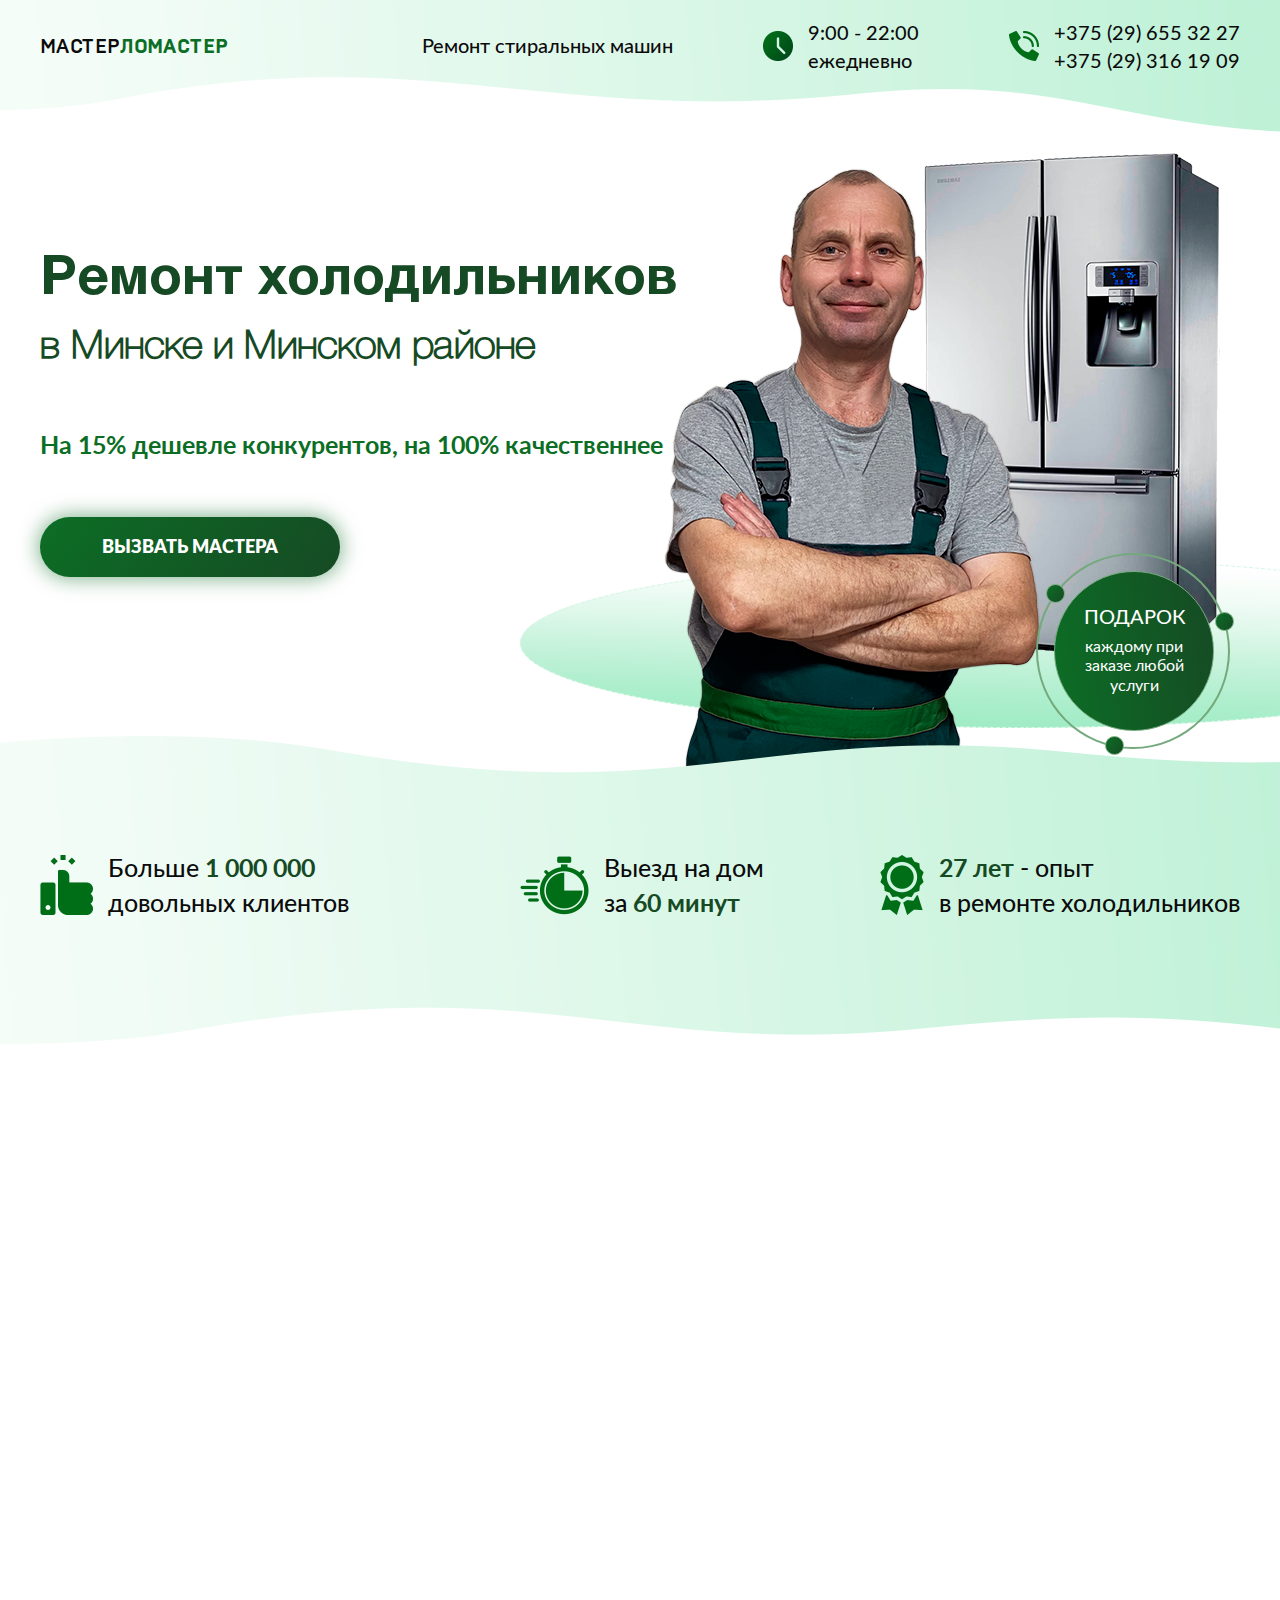
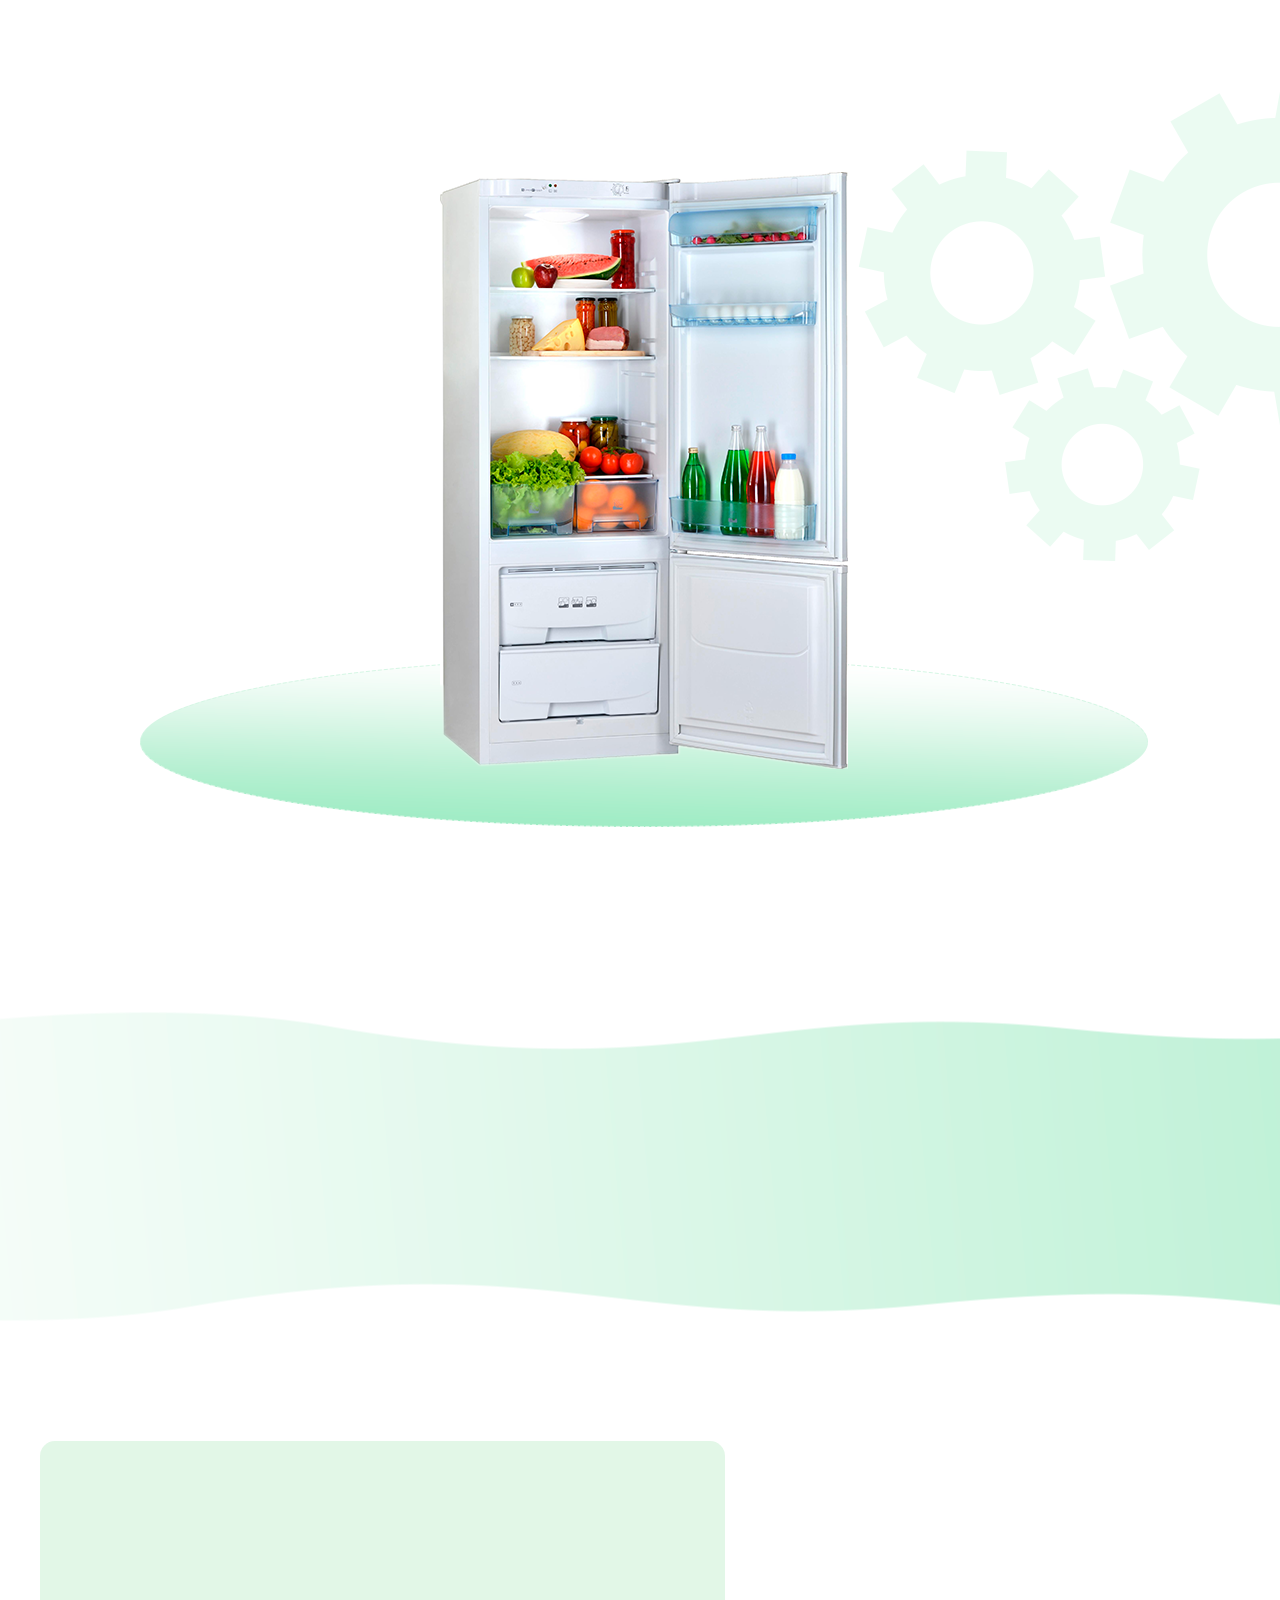
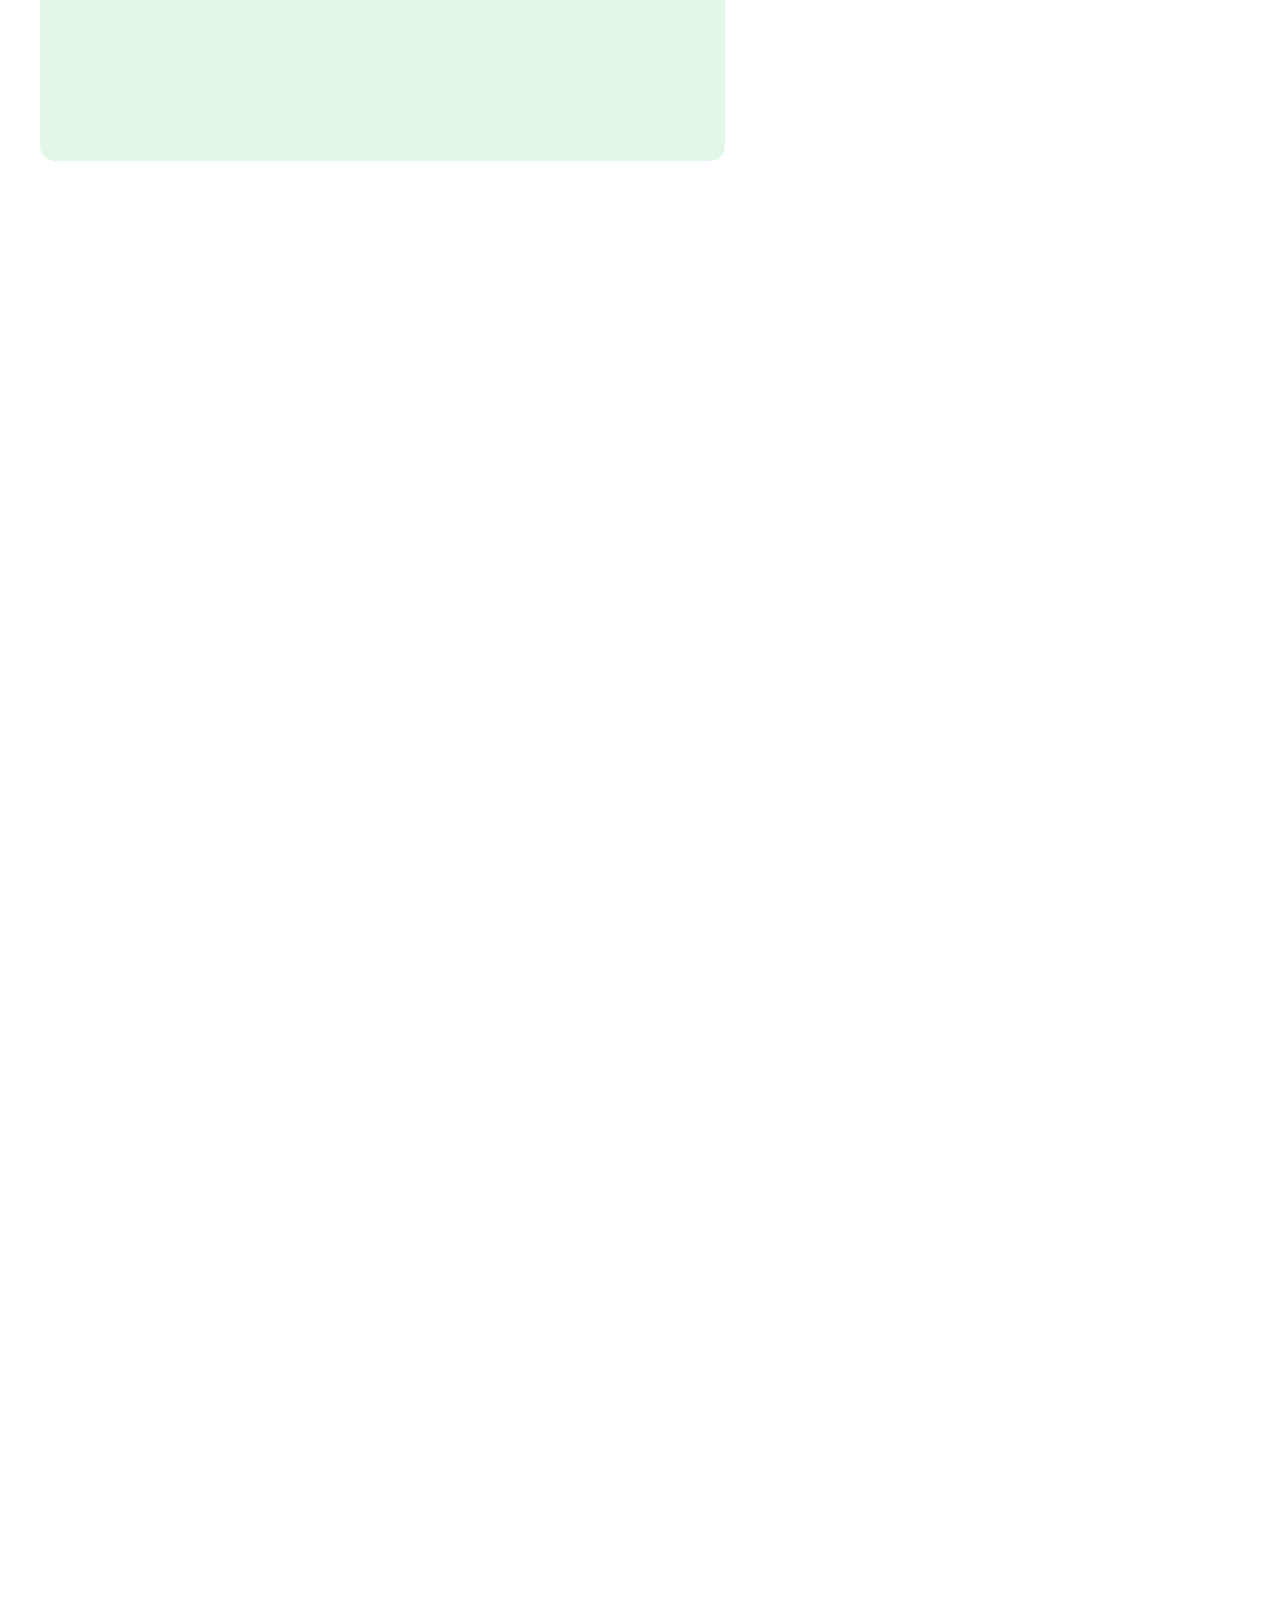
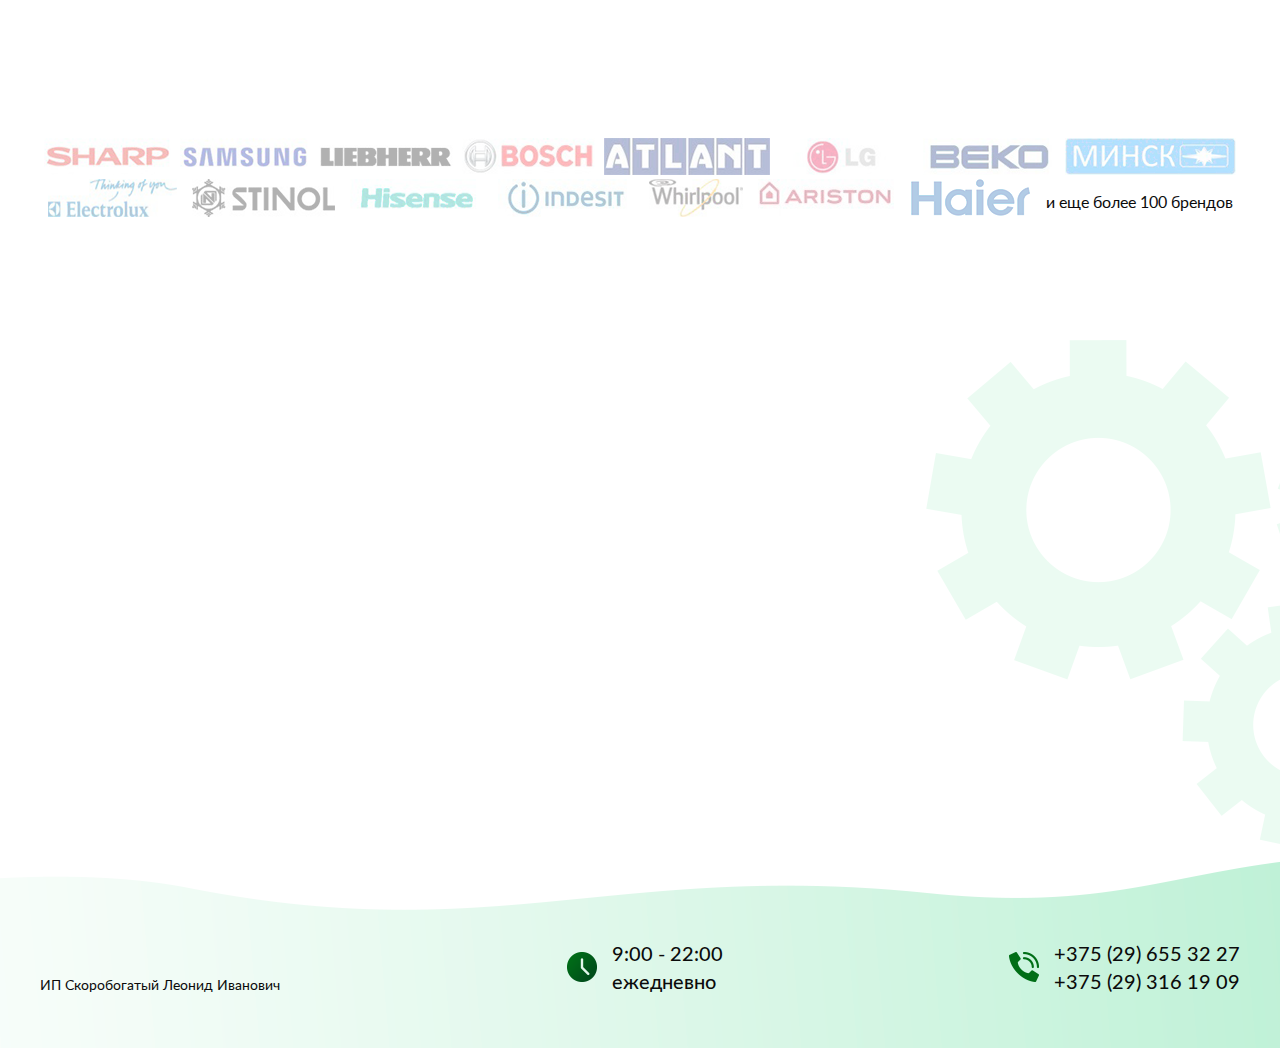
==== index.html @ 7f7724b0 "actual" ====
<!DOCTYPE html>
<html lang="en">
<head>
    <meta charset="UTF-8">
    <title>МАСТЕРЛОМАСТЕР</title>
    <link rel="stylesheet" href="css/slick.css">
    <link rel="stylesheet" href="css/slick-theme.css">
    <link rel="stylesheet" href="css/animate.min.css">
    <link rel="stylesheet" href="css/magnific-popup.css">
    <link rel="stylesheet" href="css/main.css">
</head>
<body>
<div id="first-page">
    <div class="header">
        <div class="header-container">
            <div class="logo">
                <a href="#">МАСТЕР<span>ЛОМАСТЕР</span></a>
            </div>
            <div class="header-items">
                <div class="header-link" id="main-link">
                    <a href="second.html">Ремонт стиральных машин</a>
                </div>
                <div class="data">
                    <div class="data-image">
                        <img src="images/clock.png" alt="">
                    </div>
                    <div class="data-info">
                        <div class="data-text">
                            9:00 - 22:00
                        </div>
                        <div class="data-text">
                            ежедневно
                        </div>
                    </div>
                </div>
                <div class="data">
                    <div class="data-image">
                        <img src="images/phone-call-2.png" alt="">
                    </div>
                    <div class="data-info">
                        <div class="data-text">
                            +375 (29) 655 32 27
                        </div>
                        <div class="data-text">
                            +375 (29) 316 19 09
                        </div>

                    </div>

                </div>
            </div>
        </div>
    </div>
    <div class="main">
        <div class="main-container">
            <div class="main-info">
                <div class="main-info-title wow animate__fadeInDown">
                    <h1>Ремонт холодильников</h1>
                    <h2>в Минске и Минском районе</h2>
                </div>
                <div class="main-info-text wow animate__fadeInDown">
                    На 15% дешевле конкурентов, на 100% качественнее
                </div>
                <div class="action wow animate__fadeInDown">
                    <button class="btn-green callback-action">Вызвать мастера</button>
                </div>
            </div>
            <div class="main-image">
                <div class="general-image">
                    <img src="images/master.png" alt="">
                </div>
                <div class="main-device">
                    <img src="images/fridge.png" alt="">
                </div>
                <div class="main-ellipse">
                    <img src="images/ellipse.png" alt="">
                </div>
            </div>
            <div class="main-promo wow animate__heartBeat" data-wow-duration="5s" data-wow-delay="1s"
                 data-wow-iteration="infinite">
                <div class="main-promo-text">
                    <span>ПОДАРОК</span>
                    каждому при заказе любой услуги
                    <div class="main-promo-round left-round"></div>
                    <div class="main-promo-round right-round"></div>
                    <div class="main-promo-round bottom-round"></div>
                </div>

            </div>

        </div>
    </div>
    <div class="advantages">
        <div class="advantages-container">
            <div class="advantage wow animate__zoomIn">
                <div class="advantage-image">
                    <img src="images/like.png" alt="">
                </div>
                <div class="advantage-text">
                    Больше <span>1 000 000</span> довольных клиентов
                </div>
            </div>
            <div class="advantage wow animate__zoomIn">
                <div class="advantage-image">
                    <img src="images/stopwatch.png" alt="">
                </div>
                <div class="advantage-text">
                    Выезд на дом <br>за <span>60 минут</span>
                </div>
            </div>
            <div class="advantage wow animate__zoomIn">
                <div class="advantage-image">
                    <img src="images/medal.png" alt="">
                </div>
                <div class="advantage-text">
                    <span>27 лет</span> - опыт <br> в ремонте холодильников
                </div>
            </div>
        </div>

    </div>
    <div class="reasons">
        <div class="block-title wow animate__fadeInDown">
            4 причины вызвать мастера
        </div>
        <div class="reasons-container">
            <div class="reason wow animate__fadeIn">
                <div class="reason-image" style="background-image: url('images/ice-buildup.png')">
                </div>
                <div class="reason-text">
                    Намерзает лед
                </div>
            </div>
            <div class="reason wow animate__fadeIn">
                <div class="reason-image" style="background-image: url('images/3801_2.png')">
                </div>
                <div class="reason-text">
                    Не держит температуру, пропадают продукты
                </div>
            </div>
            <div class="reason wow animate__fadeIn">
                <div class="reason-image" style="background-image: url('images/ustanovka-holodilnika-na-kuhne.png')">
                </div>
                <div class="reason-text">
                    Не включается или не отключается
                </div>
            </div>
            <div class="reason wow animate__fadeIn">
                <div class="reason-image"
                     style="background-image: url('images/vibraciya-dvigatelya-v-holodilnike-29-1536x1021.png')">
                </div>
                <div class="reason-text">
                    Громко шумит
                </div>
            </div>
        </div>
    </div>
    <div class="price">
        <div class="block-title wow animate__fadeInDown">
            Частые поломки холодильников и цены ремонта
        </div>
        <div class="price-image-main">
            <img src="images/fridge-2.png" alt="">
        </div>
        <div class="price-image-ellipse">
            <img src="images/ellipse.png" alt="">
        </div>
        <div class="price-image-tools">
            <img src="images/tools.png" alt="">
        </div>
        <div class="price-container">
            <div class="price-box-left">
                <div class="price-item wow animate__slideInLeft">
                    <div class="price-item-description">
                        Замена электронного датчика температуры
                        <span>от 120 руб.</span>
                    </div>
                </div>
                <div class="price-item wow animate__slideInLeft">
                    <div class="price-item-description">
                        Замена электронного модуля управления
                        <span>от 128 руб.</span>
                    </div>
                </div>
                <div class="price-item wow animate__slideInLeft">
                    <div class="price-item-description">
                        Замена нагревателя
                        <span>от 104 руб.</span>
                    </div>
                </div>
                <div class="price-item wow animate__slideInLeft">
                    <div class="price-item-description">
                        Замена вентилятора
                        <span>от 96 руб.</span>
                    </div>
                </div>
                <div class="price-item wow animate__slideInLeft">
                    <div class="price-item-description">
                        Замена терморегулятора
                        <span>от 56 руб.</span>
                    </div>
                </div>
                <div class="price-item wow animate__slideInLeft">
                    <div class="price-item-description">
                        Устранение промерзания задней стенки шкафа
                        <span>от 80 руб.</span>
                    </div>
                </div>
                <div class="price-item wow animate__slideInLeft">
                    <div class="price-item-description">
                        Заправка хладагентом
                        <span>от 80 руб.</span>
                    </div>
                </div>
                <div class="price-item wow animate__slideInLeft">
                    <div class="price-item-description">
                        Устранение утечки хладагента
                        <span>от 208 руб.</span>
                    </div>
                </div>
                <div class="price-item wow animate__slideInLeft">
                    <div class="price-item-description">
                        Замена пускозащитного реле мотор-компрессора
                        <span>от 48 руб.</span>
                    </div>
                </div>
                <div class="price-item wow animate__slideInLeft">
                    <div class="price-item-description">
                        Замена мотор-компрессора
                        <span>от 200 руб.</span>
                    </div>
                </div>
            </div>
            <div class="price-box-right">
                <div class="price-item wow animate__slideInRight">
                    <div class="price-item-description">
                        Замена петель встроенного холодильника
                        <span>от 136 руб.</span>
                    </div>
                </div>
                <div class="price-item wow animate__slideInRight">
                    <div class="price-item-description">
                        Ремонт электронного модуля управления
                        <span>от 128 руб.</span>
                    </div>
                </div>
                <div class="price-item wow animate__slideInRight">
                    <div class="price-item-description">
                        Ремонт блока питания
                        <span>от 112 руб.</span>
                    </div>
                </div>
                <div class="price-item wow animate__slideInRight">
                    <div class="price-item-description">
                        Замена уплотнителей
                        <span>от 48 руб.</span>
                    </div>
                </div>
                <div class="price-item wow animate__slideInRight">
                    <div class="price-item-description">
                        Перенавеска, регулировка дверей
                        <span>от 48 руб.</span>
                    </div>
                </div>
                <div class="price-item wow animate__slideInRight">
                    <div class="price-item-description">
                        Замена ручки двери
                        <span>от 32 руб.</span>
                    </div>
                </div>
                <div class="price-item wow animate__slideInRight">
                    <div class="price-item-description">
                        Устранение засорения фильтра или трубопровода
                        <span>от 86 руб.</span>
                    </div>
                </div>
                <div class="price-item wow animate__slideInRight">
                    <div class="price-item-description">
                        Замена испарителя морозильника
                        <span>от 144 руб.</span>
                    </div>
                </div>
                <div class="price-item wow animate__slideInRight">
                    <div class="price-item-description">
                        Монтаж/демонтаж встроенного холодильника
                        <span>от 56 руб.</span>
                    </div>
                </div>
                <div class="price-item wow animate__slideInRight">
                    <div class="price-item-description">
                        Вызов мастера и диагностика
                        <span>от 16 руб.</span>
                    </div>
                </div>
            </div>
        </div>
    </div>
    <div class="description">
        <div class="block-title wow animate__fadeInDown">
            Как происходит ремонт
        </div>
        <div class="description-container">
            <div class="description-content">
                <div class="description-item wow animate__zoomIn">
                    <div class="description-item-image">
                        <img src="images/phone-2.png" alt="">
                    </div>
                    <div class="description-item-text">
                        Вы звоните и описываете проблему
                    </div>
                </div>
                <div class="description-item wow animate__zoomIn">
                    <div class="description-item-image">
                        <img src="images/emergency-ambulance.png" alt="">
                    </div>
                    <div class="description-item-text">
                        Я выезжаю, оцениваю поломку и стоимость ремонта
                    </div>
                </div>
                <div class="description-item wow animate__zoomIn">
                    <div class="description-item-image">
                        <img src="images/settings.png" alt="">
                    </div>
                    <div class="description-item-text">
                        Ремонтирую, даю гарантию от 1 до 3-х лет
                    </div>
                </div>
            </div>
        </div>
        <div class="info">
            <div class="info-video">
                <iframe width="685" height="320" src="https://www.youtube.com/embed/L4rSI0pJ6U0" frameborder="0"
                        allow="accelerometer; autoplay; clipboard-write; encrypted-media; gyroscope; picture-in-picture"
                        allowfullscreen></iframe>
            </div>
            <div class="info-text">
                <div class="info-text-title wow animate__fadeInDown">
                    Приветствую!
                </div>
                <div class="info-text-words wow animate__fadeInDown">
                    Меня зовут Леонид - я мастер по ремонту холодильников. Берусь за ремонт любой сложности.
                    <div>Мой опыт работы с техникой - 27 лет.</div>
                </div>
                <div class="info-text-words wow animate__fadeInDown">
                    Не знаете, что конкретно сломалось и стоит ли ремонтировать? Просто позвоните мне - я отвечу на все
                    вопросы!
                </div>
                <div class="info-text-words wow animate__fadeInDown">
                    Приеду в течение часа в любой район Минска!
                </div>
                <div class="info-text-action wow animate__fadeInDown">
                    <button class="btn-green callback-action">позвонить</button>
                </div>
            </div>
        </div>

    </div>
    <div class="reviews">
        <div class="block-title wow animate__fadeInDown">
            Отзывы клиентов
        </div>
        <div class="review-container wow animate__fadeIn">
            <div class="review">
                <div class="review-text">
                    У меня холодильник перестал держать температуру - продукты долго не хранились.
                    А тут как назло - день рождения и полный холодильник запасов! Вызвала мастера и о чудо! Леонид
                    приехал через 30 минут и устранил проблему за 20 минут! Спасибо Вам большое!
                </div>
                <div class="review-name">
                    Ирина И.
                </div>
                <div class="review-date">
                    ноябрь, 2020
                </div>
            </div>
            <div class="review">
                <div class="review-text">
                    Наш холодильник подвел в самый неподходящий момент - перед Новым Годом...
                    Леонид приехал незамедлительно, с момента первого звонка до окончания ремонта прошло не более 3-х
                    часов! Спасибо, Леонид, за оперативность и качественный ремонт!
                </div>
                <div class="review-name">
                    Роман Д.
                </div>
                <div class="review-date">
                    декабрь, 2020
                </div>
            </div>
            <div class="review">
                <div class="review-text">
                    Мы бесконечно благодарны Леониду, что удалось спасти наш старенький Атлант!
                    Уже давно пора приобрести новый холодильник, но уж очень с этим сроднились))
                    Леонид - наш спаситель, сказал, что проработает еще долго и выписал гарантию на свои работы!
                </div>
                <div class="review-name">
                    Ольга Б.
                </div>
                <div class="review-date">
                    январь, 2021
                </div>
            </div>
            <div class="review">
                <div class="review-text">
                    Сломалась морозильная камера в разгар летнего сезона. Леонид оперативно приехал и устранил поломку.
                    Большое спасибо!
                </div>
                <div class="review-name">
                    Денис К.
                </div>
                <div class="review-date">
                    июль, 2020
                </div>
            </div>
            <div class="review">
                <div class="review-text">
                    Благодаря Леониду старый холодильник удалось реанимировать, так что он еще послужит не один год.
                </div>
                <div class="review-name">
                    Татьяна С.
                </div>
                <div class="review-date">
                    сентябрь, 2020
                </div>
            </div>
            <div class="review">
                <div class="review-text">
                    Быстро и качественно была устранена поломка нашего холодильника
                </div>
                <div class="review-name">
                    Евгения Н.
                </div>
                <div class="review-date">
                    сентябрь, 2020
                </div>
            </div>
            <div class="review">
                <div class="review-text">
                    Очень благодарны Леониду за "спасение" нашего холодильника!
                </div>
                <div class="review-name">
                    Юрий Ч.
                </div>
                <div class="review-date">
                    май, 2020
                </div>
            </div>
            <div class="review">
                <div class="review-text">
                    Столкнулись с проблемой: холодильник перестал "морозить". Обратились в одну организацю, там обещали
                    приехать только через 2 дня. Через знакомых узнали про Леонида. В итоге он приехал в тот же
                    день, буквально через час! Всё сделал, за что мы очень благодарны!
                </div>
                <div class="review-name">
                    Вероника Т.
                </div>
                <div class="review-date">
                    ноябрь, 2020
                </div>
            </div>
            <div class="review">
                <div class="review-text">
                    Купили новый холодильник. Старый был ещё пригоден, но работал плохо, камера уже не морозила.
                    Обратились к Леониду. Он всё проверил, заменил нужные детали. Теперь этот холодильник служит нам на
                    даче)
                </div>
                <div class="review-name">
                    Светлана Д.
                </div>
                <div class="review-date">
                    октябрь, 2020
                </div>
            </div>
        </div>

    </div>
    <div class="examples">
        <div class="block-title wow animate__fadeInDown">
            Поломки, которые я устранил
        </div>
        <div class="examples-container wow animate__fadeIn">
            <div class="photo-box">
                <a href="images/photo-1.JPG" class="open-image">
                    <img src="images/photo-1.JPG" alt="">
                </a>
                <a href="images/photo-3.JPG" class="open-image">
                    <img src="images/photo-3.JPG" alt="">
                </a>
            </div>
            <div class="photo-box">
                <a href="images/photo-2.JPG" class="open-image">
                    <img src="images/photo-2.JPG" alt="">
                </a>
                <a href="images/photo-4.JPG" class="open-image">
                    <img src="images/photo-4.JPG" alt="">
                </a>
            </div>
            <div class="photo-box big-photo">
                <a href="images/photo-5.JPG" class="open-image">
                    <img src="images/photo-5.JPG" alt="">
                </a>
                <a href="images/photo-7.JPG" class="open-image">
                    <img src="images/photo-7.JPG" alt="">
                </a>
            </div>
            <div class="photo-box">
                <a href="images/photo-6.JPG" class="open-image">
                    <img src="images/photo-6.JPG" alt="">
                </a>
                <a href="images/photo-8.JPG" class="open-image">
                    <img src="images/photo-8.JPG" alt="">
                </a>
            </div>
        </div>
    </div>
    <div class="brands">
        <div class="block-title wow animate__fadeInDown">
            Бренды, с которыми я работаю
        </div>
        <div class="brands-container">
            <div><img src="images/brand-1.png" alt=""></div>
            <div><img src="images/brand-2.png" alt=""></div>
            <div><img src="images/brand-3.png" alt=""></div>
            <div><img src="images/brand-4.png" alt=""></div>
            <div><img src="images/brand-5.png" alt=""></div>
            <div><img src="images/brand-6.png" alt=""></div>
            <div><img src="images/brand-7.png" alt=""></div>
            <div><img src="images/brand-8.png" alt=""></div>
            <div><img src="images/brand-9.png" alt=""></div>
            <div><img src="images/brand-10.png" alt=""></div>
            <div><img src="images/brand-11.png" alt=""></div>
            <div><img src="images/brand-12.png" alt=""></div>
            <div><img src="images/brand-13.png" alt=""></div>
            <div><img src="images/brand-14.png" alt=""></div>
            <div><img src="images/brand-15.png" alt=""></div>
            <span>и еще более 100 брендов</span>
        </div>
    </div>
    <div class="contacts">
        <div class="block-title wow animate__fadeInDown">
            Мои контакты для связи
        </div>
        <div class="contacts-container">
            <div class="contacts-info">
                <div class="contacts-text wow animate__fadeInDown">
                    Хотите быстро и качественно отремонтировать свою технику?
                    Тогда звоните мне!
                </div>
                <div class="contacts-text wow animate__fadeInDown">
                    Есть вопросы? Просто наберите мой номер!
                </div>
                <div class="contact wow animate__fadeInDown">
                    <span class="contact-image">
                        <img src="images/phone-call-3.png" alt="">
                    </span>
                    <span class="contact-number">
                        +375 (29) 655 32 27
                    </span>

                </div>
                <div class="contact wow animate__fadeInDown">
                    <span class="contact-image">
                        <img src="images/phone-call-3.png" alt="">
                    </span>
                    <span class="contact-number">
                        +375 (29) 316 19 09
                    </span>

                </div>
                <div class="contact wow animate__fadeInDown">
                    <span class="contact-image">
                        <img src="images/email.png" alt="">
                    </span>
                    <span class="contact-mail">
                        info@masterlomaster.by
                    </span>

                </div>
                <div class="social-media wow animate__fadeInDown">
                    <a href="#">
                        <img src="images/whatsapp-2.png" alt="">
                    </a>
                    <a href="#">
                        <img src="images/viber.png" alt="">
                    </a>
                    <a href="#">
                        <img src="images/telegram.png" alt="">
                    </a>
                </div>

            </div>
            <div class="image-master wow animate__fadeIn">
                <img src="images/master-2.png" alt="">
            </div>
            <div class="image-tools">
                <img src="images/tools-2.png" alt="">
            </div>
        </div>
    </div>
    <div class="footer">
        <div class="footer-container">
            <div class="footer-logo">
                <div class="logo wow animate__heartBeat">
                    <a href="#">МАСТЕР<span>ЛОМАСТЕР</span></a>
                </div>
                <div class="name">
                    ИП Скоробогатый Леонид Иванович
                </div>
            </div>
            <div class="data">
                <div class="data-image">
                    <img src="images/clock.png" alt="">
                </div>
                <div class="data-info">
                    <div class="data-text">
                        9:00 - 22:00
                    </div>
                    <div class="data-text">
                        ежедневно
                    </div>
                </div>
            </div>
            <div class="data">
                <div class="data-image">
                    <img src="images/phone-call-2.png" alt="">
                </div>
                <div class="data-info">
                    <div class="data-text">
                        +375 (29) 655 32 27
                    </div>
                    <div class="data-text">
                        +375 (29) 316 19 09
                    </div>

                </div>

            </div>
        </div>

    </div>
    <div class="callback-container">
        <div class="callback-content">
            <div class="callback wow animate__fadeIn">
                <div class="popup-close">
                </div>
                <form action="">
                    <div class="popup-input">
                        <input type="text" placeholder="Ваш телефон" id="callback-phone" class="order-input" required>
                        <div class="error-input">Укажите ваш телефон</div>
                    </div>
                </form>
                <div class="popup-action">
                    <button class="btn-green call-me">Перезвоните мне</button>
                </div>

            </div>
            <div class="callback-sent wow animate__fadeIn">
                <div class="popup-close">
                </div>
                <div class="block-title">
                    Спасибо! <br> Мы перезвоним вам в течение нескольких минут.
                </div>
            </div>
        </div>

    </div>


</div>

<script src="js/wow.min.js"></script>
<script src="js/jquery-3.5.1.min.js"></script>
<script src="js/jquery.magnific-popup.min.js"></script>
<script src="js/slick.min.js"></script>
<script src="js/main.js"></script>
</body>
</html>
---- css/main.css ----
body {
    margin: 0;
}
body a {
    text-decoration: none;
}

@font-face {
    font-family: BrutalTypeMedium;
    src: url("../fonts/BrutalType-Medium.ttf");
}
@font-face {
    font-family: BrutalTypeBold;
    src: url("../fonts/BrutalType-Bold.ttf");
}
@font-face {
    font-family: LatoRegular;
    src: url("../fonts/LatoRegular.ttf");
}
@font-face {
    font-family: LatoBold;
    src: url("../fonts/LatoBold.ttf");
}
@font-face {
    font-family: LatoSemibold;
    src: url("../fonts/Lato-Semibold.ttf");
}
@font-face {
    font-family: LatoMedium;
    src: url("../fonts/Lato-Medium.ttf");
}
@font-face {
    font-family: LatoBlack;
    src: url("../fonts/Lato-Black.ttf");
}
@font-face {
    font-family: HelveticaBold;
    src: url("../fonts/HelveticaBold.ttf");
}
@font-face {
    font-family: HelveticaThin;
    src: url("../fonts/HelveticaThin.ttf");
}


.header {
    background-image: url("../images/header-bg.png");
    background-position: center;
    background-repeat: no-repeat;
}
.header-container {
    max-width: 1200px;
    margin: 0 auto;
    padding: 10px 0 48px;
    display: flex;
    justify-content: space-between;
}
.logo a {
    font-size: 20px;
    font-family: BrutalTypeMedium, sans-serif;
    text-transform: uppercase;
    line-height: 3.75;
    text-align: left;
    color: rgb(11, 11, 11);
}
.logo span {
    font-family: BrutalTypeBold, sans-serif;
    color: rgb(12, 110, 37);
}
.header-container .header-items {
    display: flex;
    justify-content: space-evenly;
}
.header-container .header-items .header-link a {
    font-family: LatoMedium, sans-serif;
    font-size: 20px;
    color: rgb(11, 11, 11);
    line-height: 3.75;
    text-decoration: none;
}
.header-container .header-items .header-link a:hover {
    color: #164a24;
}
.data {
    margin-left: 90px;
    display: flex;
    justify-content: space-between;
    align-items: center;
}
.data .data-info {
    margin-left: 15px;
}
.data .data-info .data-text {
    font-family: LatoMedium, sans-serif;
    font-size: 20px;
    line-height: 1.4;
    color: rgb(11, 11, 11);
}

.main .main-container {
    margin: 0 auto;
    max-width: 1200px;
    display: flex;
    justify-content: space-between;
    position: relative;
}
.main .main-container .main-info {
    max-width: 650px;
    margin: 120px 0 0 0;
}

.main .main-container .main-info h1 {
    margin: 0;
    font-family: HelveticaBold, sans-serif;
    font-size: 55px;
    color: #164a24;
}
.main .main-container .main-info h2 {
    margin-top: 20px;
    font-family: HelveticaThin, sans-serif;
    font-size: 40px;
    color: #164a24;
}
.main .main-container .main-info .main-info-text {
    margin: 65px 0 55px 0;
    font-family: LatoBold, sans-serif;
    font-size: 25px;
    color: rgb(12, 110, 37);
}

.btn-green{
    background-image: -moz-linear-gradient( -39deg, rgb(12,110,37) 0%, rgb(22,74,36) 100%);
    background-image: -webkit-linear-gradient( -39deg, rgb(12,110,37) 0%, rgb(22,74,36) 100%);
    background-image: -ms-linear-gradient( -39deg, rgb(12,110,37) 0%, rgb(22,74,36) 100%);
    box-shadow: 0 0 19px 2px rgba(12, 110, 37, 0.5);
    width: 300px;
    height: 60px;
    border-radius: 35px;
    padding: 20px 60px;
    box-sizing: border-box;
    text-transform: uppercase;
    border: 0;
    text-align: center;
    outline: none;
    cursor: pointer;
    font-family: LatoBlack, sans-serif;
    font-size: 18px;
    color: rgb(255, 255, 255);
}
.btn-green:hover {
    background-image: -moz-linear-gradient( -39deg, rgb(22,74,36) 0%, rgb(12,110,37) 100%);
    background-image: -webkit-linear-gradient( -39deg, rgb(22,74,36) 0%, rgb(12,110,37) 100%);
    background-image: -ms-linear-gradient( -39deg, rgb(22,74,36) 0%, rgb(12,110,37) 100%);
    box-shadow: 0 0 19px 2px rgba(12, 110, 37, 0.5);

}

.main .main-container .main-image {
    display: flex;
}
.main .main-container .main-image .general-image {
    position: absolute;
    top: 35px;
    right: 200px;
    z-index: 60;
}
.main .main-container .main-image .main-device {
    position: absolute;
    top: 20px;
    right: 17px;
    z-index: 20;
}
.main .main-container .main-image #main-device {
    right: -20px;
}
.main .main-container .main-image .main-ellipse {
    position: absolute;
    top: 425px;
    left: 480px;
    z-index: 0;
}
.main .main-container .main-promo {
    width: 190px;
    border-radius: 50%;
    border: 2px solid rgb(116, 169, 125);
    position: absolute;
    top: 420px;
    right: 10px;
    z-index: 80;
    transition: all 0.5s ease;
}
.main .main-container .main-promo .main-promo-text {
    width: 160px;
    height: 160px;
    margin: 16px;
    padding: 30px 25px;
    box-sizing: border-box;
    border-width: 1px;
    border-color: rgb(116, 169, 125);
    border-style: solid;
    border-radius: 50%;
    background-image: -moz-linear-gradient( 9deg, rgb(12,110,37) 0%, rgb(22,74,36) 100%);
    background-image: -webkit-linear-gradient( 9deg, rgb(12,110,37) 0%, rgb(22,74,36) 100%);
    background-image: -ms-linear-gradient( 9deg, rgb(12,110,37) 0%, rgb(22,74,36) 100%);
    color: rgb(255, 255, 255);
    font-family: LatoRegular, sans-serif;
    font-size: 16px;
    text-align: center;
    line-height: 1.2;
    display: flex;
    flex-direction: column;
    justify-content: center;
    position: relative;
}
.main .main-container .main-promo .main-promo-text span {
    font-family: LatoMedium, sans-serif;
    font-size: 20px;
    margin-bottom: 8px;
}
.main .main-container .main-promo .main-promo-round {
    width: 17px;
    height: 17px;
    border-width: 1px;
    border-color: rgb(116, 169, 125);
    border-style: solid;
    border-radius: 50%;
    background-image: -moz-linear-gradient( -39deg, rgb(12,110,37) 0%, rgb(22,74,36) 100%);
    background-image: -webkit-linear-gradient( -39deg, rgb(12,110,37) 0%, rgb(22,74,36) 100%);
    background-image: -ms-linear-gradient( -39deg, rgb(12,110,37) 0%, rgb(22,74,36) 100%);
    position: absolute;
}
.main .main-container .main-promo .left-round {
    top: 12px;
    left: -9px;
}
.main .main-container .main-promo .right-round {
    top: 40px;
    right: -21px;
}
.main .main-container .main-promo .bottom-round {
    bottom: -25px;
    left: 50px;
}

.advantages {
    margin-top: 155px;
    padding: 120px 0 125px 0;
    background-image: url("../images/bg-2.png");
    background-position: center;
    background-repeat: no-repeat;
    z-index: 70;
    position: relative;
}
#advantages {
    margin-top: 105px;
}
.advantages .advantages-container {
    margin: 0 auto;
    max-width: 1200px;
    display: flex;
    justify-content: space-between;
}
.advantages .advantages-container .advantage {
    max-width: 363px;
    display: flex;
    justify-content: space-between;
    align-items: center;
}
.advantages .advantages-container .advantage .advantage-text {
    margin-left: 15px;
    font-family: LatoMedium, sans-serif;
    font-size: 25px;
    color: rgb(11, 11, 11);
    line-height: 1.4;
    text-align: left;
}
.advantages .advantages-container .advantage .advantage-text span {
    font-family: LatoBold, sans-serif;
    color: #164a24;
}

.reasons {
    max-width: 1200px;
    margin: 110px auto 100px auto;
}

.block-title {
    font-family: HelveticaBold, sans-serif;
    font-size: 40px;
    color: #164a24;
    text-align: center;
    margin-bottom: 50px;
}
.reasons .reasons-container {
    display: flex;
    justify-content: space-between;
}

.reasons .reasons-container .reason .reason-image {
    border-radius: 50%;
    border: 10px solid rgb(226, 247, 231);
    box-sizing: border-box;
    width: 240px;
    height: 240px;
}
.reasons .reasons-container .reason .reason-text {
    font-family: LatoSemibold, sans-serif;
    font-size: 20px;
    color: rgb(11, 11, 11);
    line-height: 1.25;
    text-align: center;
    max-width: 235px;
    margin: 15px auto 0 auto;
}

.price {
    margin: 0 auto;
    max-width: 1200px;
    position: relative;
}
.price .price-image-main {
    position: absolute;
    top: 120px;
    left: 400px;
    z-index: 20;
}
.price .price-image-ellipse {
    position: absolute;
    top: 605px;
    left: 100px;
    z-index: 10;
}
.price #price-image-eclipse {
    top: 510px;
}
.price .price-image-tools {
    position: absolute;
    top: 30px;
    right: -210px;
}
.price #price-image-tools {
    top: 80px;
    left: -220px;
}
.price .price-container {
    display: flex;
    justify-content: space-between;
}
.price-container .price-box-left,.price-box-right {
    max-width: 545px;
    display: flex;
    flex-wrap: wrap;
    justify-content: center;
}
.price-container #price-box-left {
    max-width: 610px;
}
.price-container .price-item {
     max-width: 500px;
     margin: 25px 50px 0 0;
     border-bottom: 1px solid rgb(22, 74, 36);
     z-index: 30;
     position: relative;
 }
.price-container .price-box-left .price-item:first-child {
     max-width: 350px;
}
.price-container .price-box-left .price-item:nth-child(2) {
     max-width: 350px;
}
.price-container .price-box-left .price-item::after {
    content: " ";
    width: 20px;
    height: 20px;
    border-radius: 50%;
    background-image: -moz-linear-gradient( -39deg, rgb(12,110,37) 0%, rgb(22,74,36) 100%);
    background-image: -webkit-linear-gradient( -39deg, rgb(12,110,37) 0%, rgb(22,74,36) 100%);
    background-image: -ms-linear-gradient( -39deg, rgb(12,110,37) 0%, rgb(22,74,36) 100%);
    box-shadow: 0 0 4px 0 rgba(19, 87, 36, 0.5);
    position: absolute;
    right: -5px;
    bottom: -10px;
}
.price-container .price-item .price-item-description {
    font-family: LatoRegular, sans-serif;
    font-size: 16px;
    color: rgb(11, 11, 11);
    line-height: 1.25;
    max-width: 340px;
    margin: 0 55px 0 0;
}
.price-container .price-item .price-item-description span {
    margin-left: 26px;
    font-family: LatoBold, sans-serif;
    font-size: 16px;
    color: rgb(22, 74, 36);
}
.price .price-container .price-box-right .price-item .price-item-text {
    max-width: 340px;
}
.price-container .price-box-right {
    max-width: 540px;
}
.price-container .price-box-right .price-item::before {
    content: " ";
    width: 20px;
    height: 20px;
    border-radius: 50%;
    background-image: -moz-linear-gradient( -39deg, rgb(12,110,37) 0%, rgb(22,74,36) 100%);
    background-image: -webkit-linear-gradient( -39deg, rgb(12,110,37) 0%, rgb(22,74,36) 100%);
    background-image: -ms-linear-gradient( -39deg, rgb(12,110,37) 0%, rgb(22,74,36) 100%);
    box-shadow: 0 0 4px 0 rgba(19, 87, 36, 0.5);
    position: absolute;
    left: -5px;
    bottom: -10px;
}
.price-container .price-box-right .price-item {
    margin: 25px 0 0 50px;
}
.price-container .price-box-right .price-item .price-item-description {
    text-align: right;
    margin-left: 55px;
    margin-right: 0;
    max-width: 300px;
}
.price-container .price-box-right .price-item .price-item-description:nth-child(5n) {
    max-width: 460px;
}
.price-container .price-box-right .price-item .price-item-description span {
    margin-left: 36px;
}

.description {
    margin: 180px 0 110px 0;
}
.description .description-container {
    background-image: url("../images/bg-2.png");
    background-position: center;
    background-repeat: no-repeat;
    padding: 120px 0 125px 0;
}
.description .description-container .description-content {
    margin: 0 auto;
    max-width: 1200px;
    display: flex;
    justify-content: space-between;
}
.description .description-container .description-content .description-item {
    display: flex;
    align-items: center;
}
.description-container .description-content .description-item .description-item-text {
    font-family: LatoSemibold, sans-serif;
    font-size: 20px;
    color: rgb(11, 11, 11);
    line-height: 1.1;
    text-align: left;
    margin-left: 15px;
    max-width: 285px;
}

.description .info {
    margin: 120px auto 110px auto;
    max-width: 1200px;
    display: flex;
    justify-content: space-between;
}
.description .info .info-text {
    max-width: 480px;
    margin-left: 35px;
}
.description .info .info-video {
    border-radius: 15px;
    background-color: rgb(226, 247, 231);
    width: 685px;
    height: 320px;
    position: relative;
}
iframe {
    border-radius: 15px;
}
.description .info .info-text .info-text-title {
    font-family: HelveticaBold, sans-serif;
    font-size: 25px;
    color: rgb(22, 74, 36);
    line-height: 0.8;
    margin-bottom: 10px;
}
.description .info .info-text .info-text-words {
    font-family: LatoRegular, sans-serif;
    font-size: 16px;
    color: rgb(11, 11, 11);
    line-height: 1.25;
    text-align: left;
    margin-top: 22px;
}
.description .info .info-text .info-text-words div {
    font-family: LatoBold, sans-serif;
    font-size: 16px;
    color: rgb(22, 74, 36);
    font-weight: bold;
    line-height: 1.25;
    margin-top: 18px;
}
.description .info .info-text .info-text-action {
    max-width: 480px;
    margin-top: 35px;
}

.reviews {
    margin: 110px auto;
    max-width: 1200px;
}

.reviews .review-container {
    display: flex;
    justify-content: space-around;
    margin: 0 auto;
    max-width: 900px;
}
.reviews .review-container .review {
    border-radius: 15px;
    background-color: rgb(255, 255, 255);
    box-shadow: 0 0 17px 1px rgba(236, 236, 236, 0.61);
    height: 323px;
}
.reviews .review-container .review .review-text {
    font-family: LatoRegular, sans-serif;
    font-size: 16px;
    color: rgb(11, 11, 11);
    line-height: 1.25;
    text-align: left;
    width: 230px;
    height: 225px;
    margin: 25px 20px 0 20px
}
.reviews .review-container .review .review-name {
    font-family: LatoSemibold, sans-serif;
    font-size: 20px;
    color: rgb(11, 11, 11);
    text-align: center;
}
.reviews .review-container .review .review-date {
    font-family: LatoRegular, sans-serif;
    font-size: 16px;
    color: rgb(11, 11, 11);
    text-align: center;
    margin-top: 15px;
    margin-bottom: 25px;
}
.slick-slide {
    margin: 0 10px;
}
.slick-prev:before {
    content: url("../images/prev.png");
}
.slick-prev {
    left: -150px;
}
.slick-next:before {
    content: url("../images/next.png");
}
.slick-next {
    right: -115px;
}
.slick-list {
    padding: 10px 0;
}

.examples {
    margin: 0 auto;
    max-width: 1200px;
}
.examples .examples-container {
    display: flex;
    justify-content: space-between;
}
.examples .examples-container .photo-box {
    display: flex;
    flex-direction: column;
    justify-content: space-between;
}
.examples .examples-container .photo-box img {
    width: 236px;
    border-radius: 15px;
    box-shadow: 0 0 17px 1px rgba(236, 236, 236, 0.61);
    transition: 1s;
}
.examples .examples-container .photo-box img:hover {
    cursor: pointer;
    transform: scale(1.03);
    transition: 1s;
}

.examples .examples-container .big-photo img{
    width: 440px;
}
.examples .examples-container .main-photo img {
    width: 490px;
}

.brands {
    margin: 110px auto;
    max-width: 1200px;
}
.brands .brands-container {
    display: flex;
    flex-wrap: wrap;
    justify-content: space-around;
}
.brands-container div img {
    opacity: 0.3;
    transition: 1s;
}
.brands-container div img:hover {
    transition: 1s;
    opacity: 1;
    transform: scale(1.1);
}
.brands .brands-container span {
    font-family: LatoRegular, sans-serif;
    font-size: 16px;
    color: rgb(11, 11, 11);
    line-height: 3;
    vertical-align: middle;
}
.contacts {
    margin-bottom: 20px;
}
.contacts .contacts-container {
    margin: 0 auto;
    max-width: 1200px;
    position: relative;
}
.contacts .contacts-container .contacts-info {
    max-width: 610px;
}
.contacts .contacts-container .contacts-info .contacts-text {
    font-family: LatoRegular, sans-serif;
    font-size: 20px;
    color: rgb(11, 11, 11);
    line-height: 1.25;
    text-align: left;
    margin-bottom: 30px;
}
.contacts .contacts-container .contacts-info .contact {
    margin-bottom: 25px;
}
.contacts .contacts-container .contacts-info .contact .contact-number {
    font-family: LatoBold, sans-serif;
    font-size: 40px;
    color: rgb(22, 74, 36);
    text-transform: uppercase;
    text-align: left;
    margin-left: 20px;
}
.contacts .contacts-container .contacts-info .contact .contact-mail {
    font-family: LatoMedium, sans-serif;
    font-size: 40px;
    color: rgb(22, 74, 36);
    text-align: left;
    margin-left: 20px;
}
.contacts .contacts-container .contacts-info .social-media {
    max-width: 160px;
    display: flex;
    justify-content: space-between;
}
.contacts .contacts-container .image-master {
    position: absolute;
    top: 0;
    left: 600px;
    z-index: 20;
}
.contacts .contacts-container .image-tools {
    position: absolute;
    bottom: -20px;
    right: -230px;
    z-index: 10;
}

.footer {
    background-image: url("../images/footer-bg.png");
    background-position: center;
    background-repeat: no-repeat;
    padding: 85px 0 50px 0;
    position: relative;
    z-index: 30;
}
.footer .footer-container {
    margin: 0 auto;
    max-width: 1200px;
    display: flex;
    justify-content: space-between;
}
.footer .footer-container .logo a {
    line-height: 1.8;
}
.name {
    font-family: LatoRegular, sans-serif;
    font-size: 14px;
    color: rgb(11, 11, 11);
    line-height: 1.786;
}

.callback-container {
    display: none;
    position: fixed;
    width: 100%;
    height: 100%;
    left: 0;
    top: 0;
    background-color: rgba(23, 23, 23, 0.7);
    z-index: 9999;
    justify-content: center;
    align-items: center;
}

.callback,.callback-sent {
    margin: 0 auto;
    text-align: center;
    border-radius: 20px;
    background-color: white;
    box-shadow: 0 9px 54px 3px rgba(110, 87, 68, 0.15);
    width: 460px;
    padding: 40px 40px;
    box-sizing: border-box;
    position: relative;
}
.callback {
    display: block;
}
.callback .popup-input input {
    width: 250px;
    text-align: center;
    border-radius: 20px;
    border-width: 1px;
    border-color: #164a24;
    border-style: solid;
    background-color: rgb(255, 254, 254);
    height: 40px;
    font-size: 15px;
    font-family: "LatoRegular", sans-serif;
    color: rgb(11, 11, 11);
    line-height: 1.4;
    outline: 0;
    padding: 15px 20px;
    box-sizing: border-box;
}
.error-input {
    font-size: 10px;
    font-family: "LatoRegular", sans-serif;
    color: #e94f4f;
    margin-top: 5px;
    display: none;
}
::-webkit-input-placeholder {
     color: rgb(11, 11, 11);
     font-size: 15px;
     text-align: center;
     line-height: 1.4;
     font-family: "LatoRegular", sans-serif;
 }
::-moz-placeholder {
    color: rgb(11, 11, 11);
    font-size: 15px;
    text-align: center;
    line-height: 1.4;
    font-family: "LatoRegular", sans-serif;
}
:-moz-placeholder {
    color: rgb(11, 11, 11);
    font-size: 15px;
    text-align: center;
    line-height: 1.4;
    font-family: "LatoRegular", sans-serif;
}
:-ms-input-placeholder {
    color: rgb(11, 11, 11);
    font-size: 15px;
    text-align: center;
    line-height: 1.4;
    font-family: "LatoRegular", sans-serif;
}
.callback .popup-close {
    background-image: url("../images/popup-close.png");
    width: 25px;
    height: 25px;
    position: absolute;
    top: 20px;
    right: 20px;
    cursor: pointer;
}
.callback .popup-close:hover {
     background-image: url("../images/popup-close-hover.png");
     cursor: pointer;
 }
.popup-action .btn-green {
    width: 250px;
    font-size: 14px;
    padding: 20px 40px;
    margin-top: 20px;
}
.callback-sent {
    display: none;
}
.callback-sent .block-title {
    font-size: 30px;
    margin-bottom: 0;
}
.callback-sent .popup-close {
    background-image: url("../images/popup-close.png");
    width: 25px;
    height: 25px;
    position: absolute;
    top: 20px;
    right: 20px;
    cursor: pointer;
}
.callback-sent .popup-close:hover {
    background-image: url("../images/popup-close-hover.png");
    cursor: pointer;
}
#second-page {
    display: none;
}
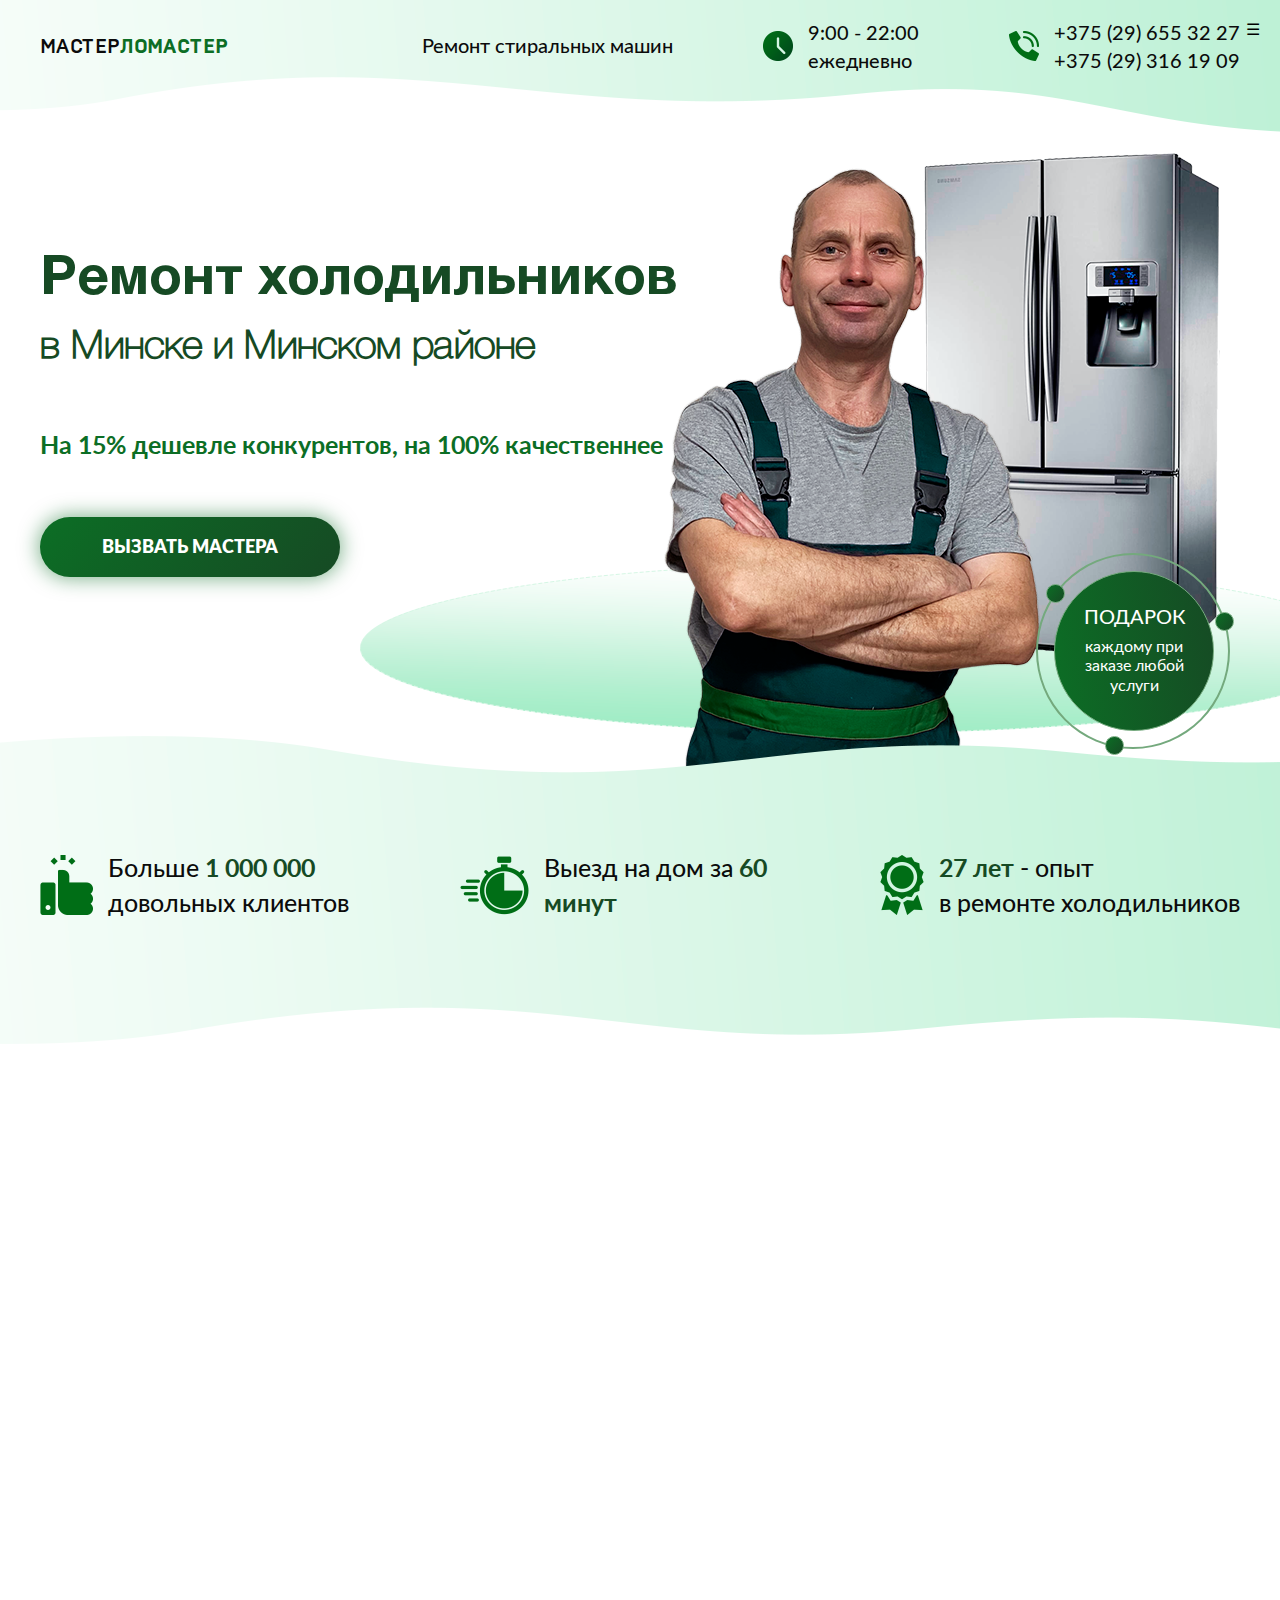
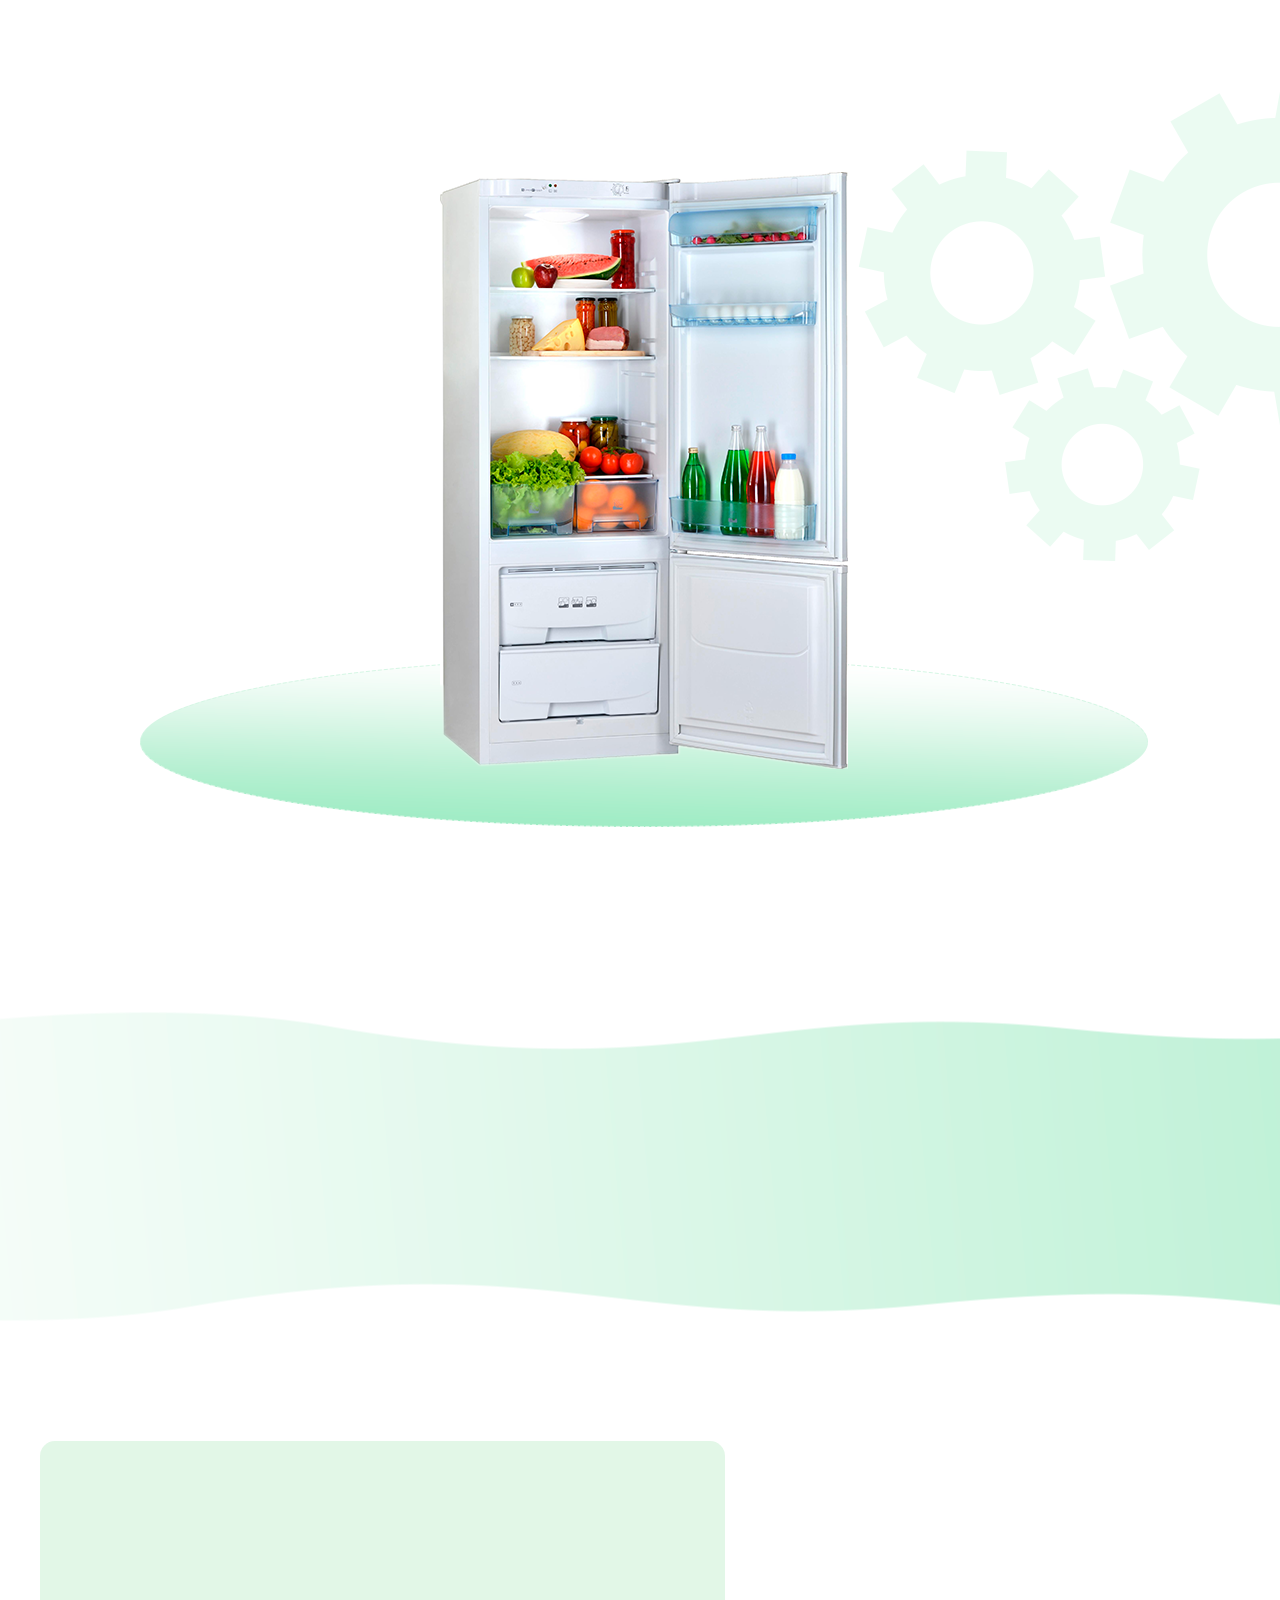
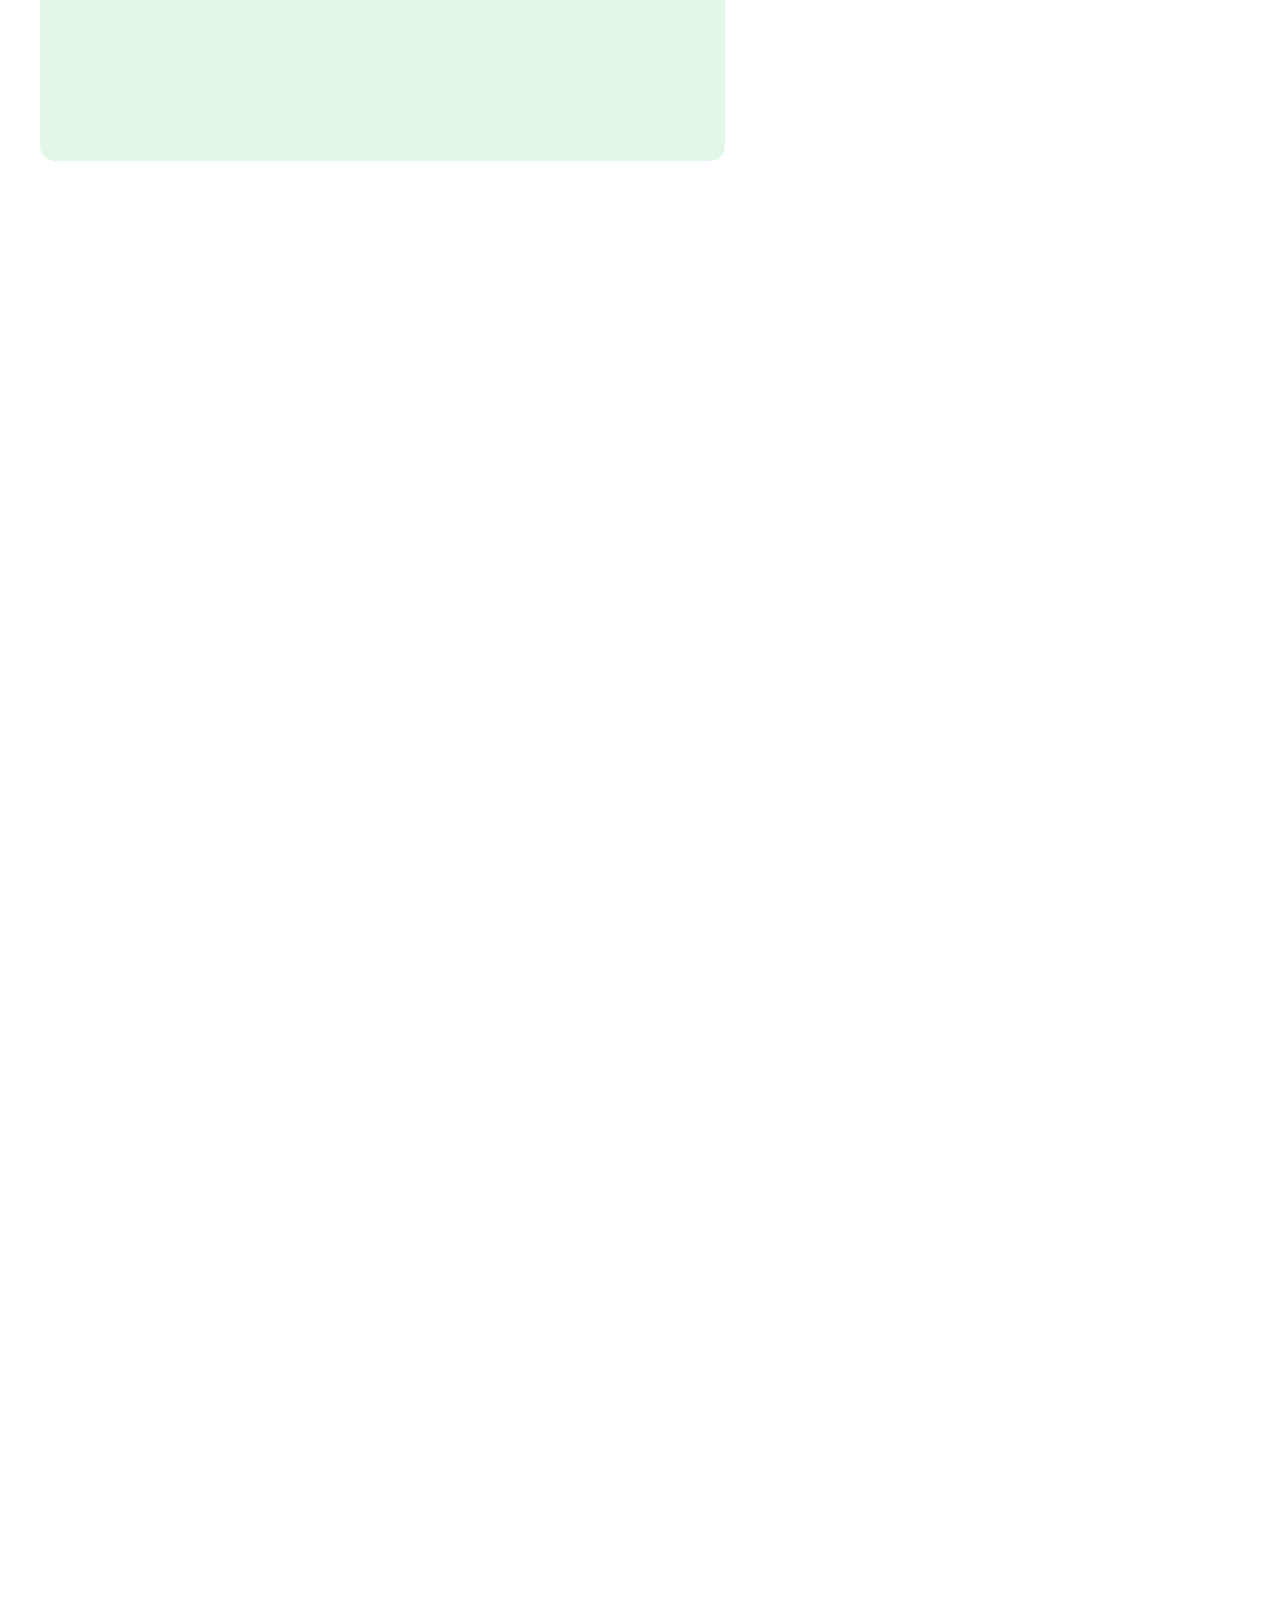
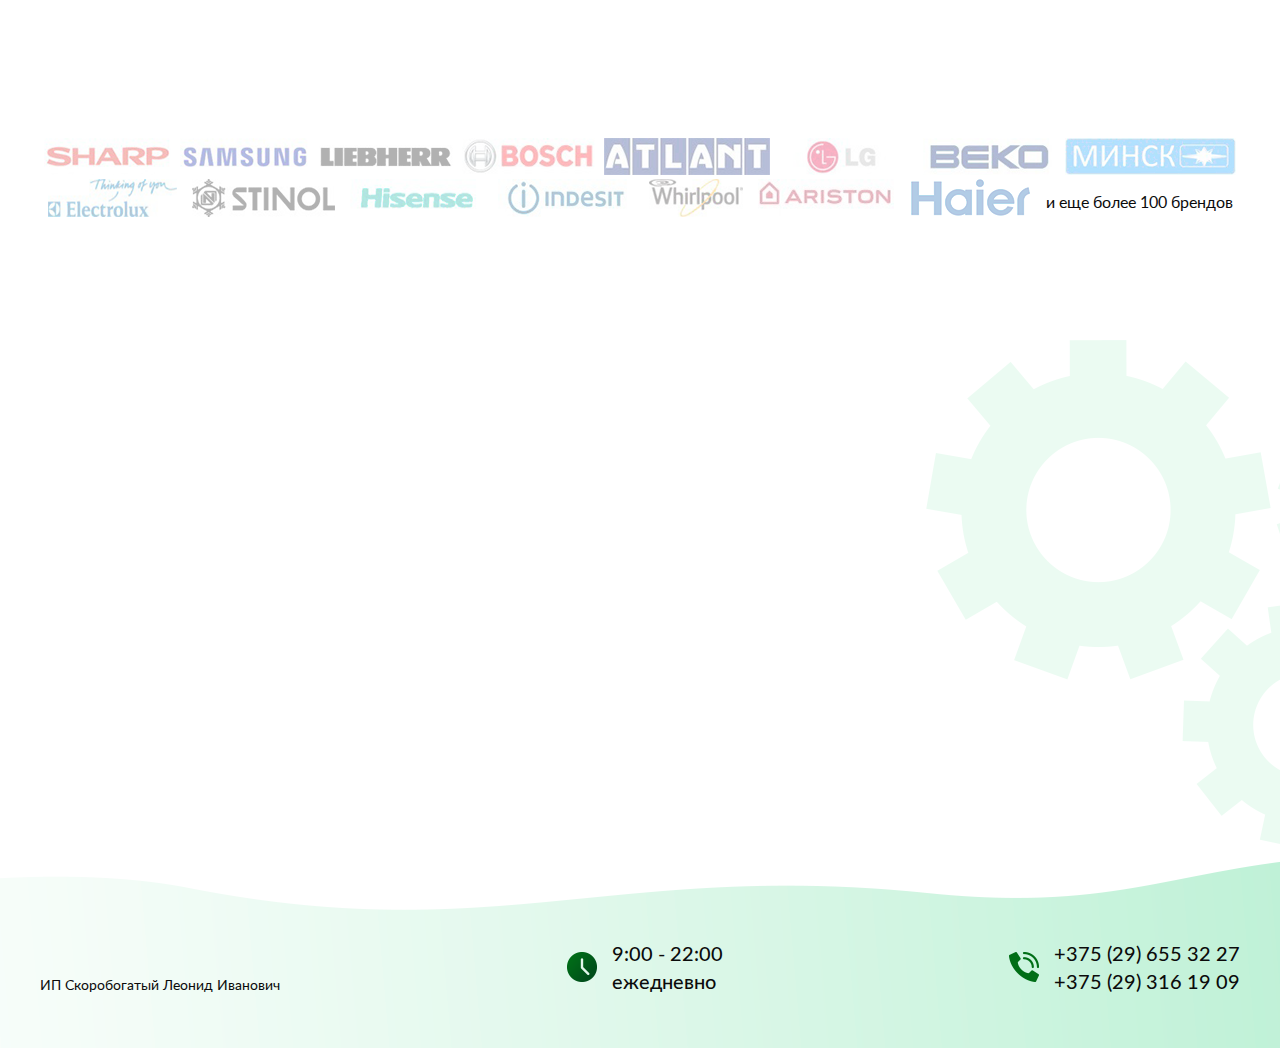
==== commit 8625397b: "actual" ====
--- a/index.html
+++ b/index.html
@@ -8,17 +8,22 @@
     <link rel="stylesheet" href="css/animate.min.css">
     <link rel="stylesheet" href="css/magnific-popup.css">
     <link rel="stylesheet" href="css/main.css">
+    <link rel="stylesheet" href="css/adaptive.css">
+    <meta name="viewport" content="width=device-width, initial-scale=1, user-scalable=0">
 </head>
 <body>
 <div id="first-page">
     <div class="header">
         <div class="header-container">
+            <div class="burger">
+                &#9776;
+            </div>
             <div class="logo">
                 <a href="#">МАСТЕР<span>ЛОМАСТЕР</span></a>
             </div>
             <div class="header-items">
                 <div class="header-link" id="main-link">
-                    <a href="second.html">Ремонт стиральных машин</a>
+                    <a href="index2.html">Ремонт стиральных машин</a>
                 </div>
                 <div class="data">
                     <div class="data-image">
@@ -105,7 +110,7 @@
                     <img src="images/stopwatch.png" alt="">
                 </div>
                 <div class="advantage-text">
-                    Выезд на дом <br>за <span>60 минут</span>
+                    Выезд на дом за <span>60 минут</span>
                 </div>
             </div>
             <div class="advantage wow animate__zoomIn">
@@ -159,7 +164,7 @@
         <div class="block-title wow animate__fadeInDown">
             Частые поломки холодильников и цены ремонта
         </div>
-        <div class="price-image-main">
+        <div class="price-image-main" >
             <img src="images/fridge-2.png" alt="">
         </div>
         <div class="price-image-ellipse">
--- a/css/main.css
+++ b/css/main.css
@@ -175,8 +175,8 @@
 }
 .main .main-container .main-image .main-ellipse {
     position: absolute;
-    top: 425px;
-    left: 480px;
+    top: 430px;
+    left: calc(100% - 880px);
     z-index: 0;
 }
 .main .main-container .main-promo {
@@ -722,7 +722,7 @@
     border-radius: 20px;
     background-color: white;
     box-shadow: 0 9px 54px 3px rgba(110, 87, 68, 0.15);
-    width: 460px;
+    width: 400px;
     padding: 40px 40px;
     box-sizing: border-box;
     position: relative;
@@ -821,6 +821,8 @@
     background-image: url("../images/popup-close-hover.png");
     cursor: pointer;
 }
-#second-page {
-    display: none;
-}+.burger {
+    position: absolute;
+    top: 20px;
+    right: 20px;
+}
--- a/css/adaptive.css
+++ b/css/adaptive.css
@@ -0,0 +1,683 @@
+
+
+@media screen and (max-width: 425px) {
+    .header-container {
+        width: 300px;
+    }
+    .header-container .header-items {
+        margin: 0;
+        display: none;
+        top: 0;
+        left: 0;
+        position: fixed;
+        background: rgb(150, 156, 150);
+        z-index: 100;
+        width: 100%;
+        height: 100%;
+        text-align: center;
+        flex-direction: column;
+        justify-content: center;
+    }
+    .header-container .logo a {
+        line-height: 2.3;
+    }
+    .header.menu-open {
+        background-color: rgba(23, 23, 23, 0.7);
+    }
+
+    .burger {
+        display: block;
+    }
+    .main .main-container {
+        max-width: 280px;
+        justify-content: center;
+        flex-direction: column;
+    }
+    .main .main-container .main-info {
+        max-width: 280px;
+        margin: 40px auto 0 auto;
+    }
+    .main .main-container .main-info h1 {
+        font-size: 35px;
+        text-align: center;
+    }
+    .main .main-container .main-info h2 {
+        font-size: 20px;
+        text-align: center;
+    }
+    .main .main-container .main-info .main-info-text {
+        font-size: 18px;
+        margin: 20px auto;
+        text-align: center;
+    }
+    .btn-green {
+        padding: 20px 40px;
+        width: 280px;
+        font-size: 18px;
+    }
+    .main .main-container .main-image .general-image {
+        left: 0;
+        top: 365px;
+    }
+    .main .main-container .main-image .general-image img {
+        width: 200px;
+    }
+    .main .main-container .main-image .main-device {
+        top: 340px;
+        right: 0;
+    }
+    .main .main-container .main-image .main-device img {
+        width: 170px;
+    }
+    .main .main-container .main-image .main-ellipse {
+        display: none;
+    }
+    .main .main-container .main-promo {
+        top: 540px;
+    }
+    .advantages {
+        margin-top: 350px;
+        background-size: cover;
+        padding: 95px 0 80px 0;
+    }
+    .advantages .advantages-container {
+        flex-direction: column;
+        justify-content: center;
+        max-width: 280px;
+        margin: 0 auto;
+    }
+    .advantages .advantages-container .advantage {
+        max-width: 280px;
+        margin: 20px 0;
+    }
+    .advantage-image img {
+        width: 46px;
+    }
+    .advantages .advantages-container .advantage .advantage-text {
+        font-size: 18px;
+    }
+    .reasons {
+        max-width: 280px;
+        margin: 70px auto;
+    }
+    .reasons .reasons-container {
+        justify-content: center;
+        flex-direction: column;
+    }
+    .block-title {
+        font-size: 30px;
+    }
+    .reason {
+        margin-bottom: 20px;
+    }
+    .reasons .reasons-container .reason .reason-image {
+        margin: 0 auto;
+    }
+    .price {
+        max-width: 280px;
+    }
+    .price .price-image-main {
+        width: 200px;
+        top: 780px;
+        left: 35px;
+    }
+    .price .price-image-main img {
+        width: 200px;
+    }
+    .price .price-image-tools {
+        display: none;
+    }
+    .price .price-container {
+        flex-direction: column;
+        justify-content: center;
+    }
+    .price-container .price-item {
+        width: 280px;
+        margin: 8px auto;
+    }
+    .price-container .price-box-left .price-item:first-child {
+        width: 280px;
+    }
+    .price-container .price-item .price-item-description {
+        width: 240px;
+    }
+    .price-container .price-box-right .price-item {
+        width: 280px;
+        margin: 8px auto;
+    }
+    .price-container .price-box-right .price-item .price-item-description {
+        text-align: left;
+        max-width: 240px;
+        margin-left: 0;
+    }
+    .price-container .price-box-right {
+        margin-top: 350px;
+    }
+    .price-container .price-box-right .price-item::before {
+        content: none;
+    }
+    .price-container .price-box-right .price-item::after {
+        content: " ";
+        width: 20px;
+        height: 20px;
+        border-radius: 50%;
+        background-image: -moz-linear-gradient(-39deg, rgb(12, 110, 37) 0%, rgb(22, 74, 36) 100%);
+        background-image: -webkit-linear-gradient(
+                -39deg, rgb(12, 110, 37) 0%, rgb(22, 74, 36) 100%);
+        background-image: -ms-linear-gradient(-39deg, rgb(12, 110, 37) 0%, rgb(22, 74, 36) 100%);
+        box-shadow: 0 0 4px 0 rgba(19, 87, 36, 0.5);
+        position: absolute;
+        right: -5px;
+        bottom: -10px;
+    }
+    .price .price-image-ellipse img {
+        width: 290px;
+    }
+    .price .price-image-ellipse {
+        top: 1050px;
+        left: 0;
+    }
+    .description {
+        margin: 90px auto;
+    }
+    .description .description-container .description-content {
+        max-width: 280px;
+        justify-content: center;
+        flex-direction: column;
+    }
+    .description .description-container .description-content .description-item {
+        margin-bottom: 35px;
+    }
+    .description-item-image img {
+        width: 60px;
+    }
+    .description-container .description-content .description-item .description-item-text {
+        font-size: 16px;
+        max-width: 210px;
+    }
+    .description .description-container {
+        background-size: cover;
+        padding: 100px 0;
+    }
+    .description .block-title {
+        margin-bottom: 0;
+    }
+    .description .info {
+        max-width: 280px;
+        flex-direction: column;
+        justify-content: center;
+        position: relative;
+        margin: 30px auto;
+    }
+    .description .info .info-video {
+        width: 280px;
+        height: 130px;
+        position: absolute;
+        top: 50px;
+    }
+    .description .info iframe {
+        width: 280px;
+        height: 130px;
+    }
+    .description .info .info-text {
+        width: 280px;
+        margin: 0 auto;
+        text-align: center;
+    }
+    .description .info .info-text .info-text-title {
+        margin-bottom: 180px;
+    }
+    .reviews {
+        max-width: 280px;
+    }
+    .reviews .review-container {
+        max-width: 280px;
+    }
+    .examples {
+        max-width: 280px;
+    }
+    .examples .examples-container {
+        max-width: 280px;
+        margin: 0 auto;
+    }
+    .slick-dots li button:before {
+        content: url("../images/dot.png");
+    }
+    .examples .examples-container .photo-box img {
+        margin: 0 auto;
+    }
+    .examples .examples-container .big-photo img{
+        width: 236px;
+    }
+    .examples .examples-container .photo-box {
+        justify-content: space-around;
+    }
+    .brands {
+        max-width: 280px;
+        margin: 80px auto;
+    }
+    .contacts {
+        margin: 0px auto 20px auto;
+        max-width: 280px;
+    }
+    .contacts .contacts-container {
+        max-width: 280px;
+    }
+    .contacts .contacts-container .image-tools {
+        display: none;
+    }
+    .contacts .contacts-container .contacts-info .contacts-text {
+        font-size: 16px;
+    }
+    .contacts .contacts-container .contacts-info .contact .contact-number {
+        font-size: 20px;
+    }
+    .contacts .contacts-container .contacts-info .contact .contact-mail{
+        font-size: 20px;
+    }
+    .contact-image img{
+        width: 30px;
+    }
+    .contacts .contacts-container .contacts-info .social-media {
+        max-width: 280px;
+    }
+    .contacts .contacts-container .image-master img{
+        width: 280px;
+
+    }
+    .contacts .contacts-container .image-master {
+        left: 0;
+        top: 400px;
+    }
+    .contacts .contacts-container .image-tools img {
+        display: none;
+    }
+    .footer {
+        background-size: cover;
+        margin-top: 265px;
+    }
+    .footer .footer-container {
+        max-width: 280px;
+        flex-direction: column;
+        justify-content: center;
+        position: relative;
+    }
+    .data {
+        margin: 18px auto;
+    }
+    .footer-logo {
+        text-align: center;
+    }
+    .name {
+        position: absolute;
+        left: 25px;
+        top: 230px;
+    }
+    .callback, .callback-sent {
+        width: 280px;
+        padding: 20px;
+    }
+    .callback .popup-close {
+        top: -10px;
+        right: 10px;
+        z-index: 100;
+    }
+    .main .main-container .main-image #general-image {
+        top: 400px;
+    }
+    .main .main-container .main-image #main-device {
+        top: 380px;
+    }
+    #advantages {
+        margin-top: 280px;
+    }
+    .price #price-image-main {
+        top: 710px;
+    }
+    .price #price-image-eclipse {
+        top: 940px;
+    }
+    .price-container #price-box-right {
+        margin-top: 300px;
+    }
+    .examples .examples-container #main-photo img{
+        width: 270px;
+    }
+
+
+
+}
+
+/*320-374*/
+@media screen and (max-width: 374px) {
+    .header-container {
+        width: 300px;
+    }
+    .header-container .header-items {
+        margin: 0;
+        display: none;
+        top: 0;
+        left: 0;
+        position: fixed;
+        background: rgb(150, 156, 150);
+        z-index: 100;
+        width: 100%;
+        height: 100%;
+        text-align: center;
+        flex-direction: column;
+        justify-content: center;
+    }
+    .header-container .logo a {
+        line-height: 2.3;
+    }
+
+    .burger {
+        display: block;
+    }
+    .main .main-container {
+        max-width: 280px;
+        justify-content: center;
+        flex-direction: column;
+    }
+    .main .main-container .main-info {
+        max-width: 280px;
+        margin: 40px auto 0 auto;
+    }
+    .main .main-container .main-info h1 {
+        font-size: 35px;
+        text-align: center;
+    }
+    .main .main-container .main-info h2 {
+        font-size: 20px;
+        text-align: center;
+    }
+    .main .main-container .main-info .main-info-text {
+        font-size: 18px;
+        margin: 20px auto;
+        text-align: center;
+    }
+    .btn-green {
+        padding: 20px 40px;
+        width: 280px;
+        font-size: 18px;
+    }
+    .main .main-container .main-image .general-image {
+        left: 0;
+        top: 365px;
+    }
+    .main .main-container .main-image .general-image img {
+        width: 200px;
+    }
+    .main .main-container .main-image .main-device {
+        top: 340px;
+        right: 0;
+    }
+    .main .main-container .main-image .main-device img {
+        width: 170px;
+    }
+    .main .main-container .main-image .main-ellipse {
+        display: none;
+    }
+    .main .main-container .main-promo {
+        top: 540px;
+    }
+    .advantages {
+        margin-top: 350px;
+        background-size: cover;
+        padding: 95px 0 80px 0;
+    }
+    .advantages .advantages-container {
+        flex-direction: column;
+        justify-content: center;
+        max-width: 280px;
+        margin: 0 auto;
+    }
+    .advantages .advantages-container .advantage {
+        max-width: 280px;
+        margin: 20px 0;
+    }
+    .advantage-image img {
+        width: 46px;
+    }
+    .advantages .advantages-container .advantage .advantage-text {
+        font-size: 18px;
+    }
+    .reasons {
+        max-width: 280px;
+        margin: 70px auto;
+    }
+    .reasons .reasons-container {
+        justify-content: center;
+        flex-direction: column;
+    }
+    .block-title {
+        font-size: 30px;
+    }
+    .reason {
+        margin-bottom: 20px;
+    }
+    .reasons .reasons-container .reason .reason-image {
+        margin: 0 auto;
+    }
+    .price {
+        max-width: 280px;
+    }
+    .price .price-image-main {
+        width: 200px;
+        top: 780px;
+        left: 35px;
+    }
+    .price .price-image-main img {
+        width: 200px;
+    }
+    .price .price-image-tools {
+        display: none;
+    }
+    .price .price-container {
+        flex-direction: column;
+        justify-content: center;
+    }
+    .price-container .price-item {
+        width: 280px;
+        margin: 8px auto;
+    }
+    .price-container .price-box-left .price-item:first-child {
+        width: 280px;
+    }
+    .price-container .price-item .price-item-description {
+        width: 240px;
+    }
+    .price-container .price-box-right .price-item {
+        width: 280px;
+        margin: 8px auto;
+    }
+    .price-container .price-box-right .price-item .price-item-description {
+        text-align: left;
+        max-width: 240px;
+        margin-left: 0;
+    }
+    .price-container .price-box-right {
+        margin-top: 350px;
+    }
+    .price-container .price-box-right .price-item::before {
+        content: none;
+    }
+    .price-container .price-box-right .price-item::after {
+        content: " ";
+        width: 20px;
+        height: 20px;
+        border-radius: 50%;
+        background-image: -moz-linear-gradient(-39deg, rgb(12, 110, 37) 0%, rgb(22, 74, 36) 100%);
+        background-image: -webkit-linear-gradient(
+                -39deg, rgb(12, 110, 37) 0%, rgb(22, 74, 36) 100%);
+        background-image: -ms-linear-gradient(-39deg, rgb(12, 110, 37) 0%, rgb(22, 74, 36) 100%);
+        box-shadow: 0 0 4px 0 rgba(19, 87, 36, 0.5);
+        position: absolute;
+        right: -5px;
+        bottom: -10px;
+    }
+    .price .price-image-ellipse img {
+        width: 290px;
+    }
+    .price .price-image-ellipse {
+        top: 1050px;
+        left: 0;
+    }
+    .description {
+        margin: 90px auto;
+    }
+    .description .description-container .description-content {
+        max-width: 280px;
+        justify-content: center;
+        flex-direction: column;
+    }
+    .description .description-container .description-content .description-item {
+        margin-bottom: 35px;
+    }
+    .description-item-image img {
+        width: 60px;
+    }
+    .description-container .description-content .description-item .description-item-text {
+        font-size: 16px;
+        max-width: 210px;
+    }
+    .description .description-container {
+        background-size: cover;
+        padding: 100px 0;
+    }
+    .description .block-title {
+        margin-bottom: 0;
+    }
+    .description .info {
+        max-width: 280px;
+        flex-direction: column;
+        justify-content: center;
+        position: relative;
+        margin: 30px auto;
+    }
+    .description .info .info-video {
+        width: 280px;
+        height: 130px;
+        position: absolute;
+        top: 50px;
+    }
+    .description .info iframe {
+        width: 280px;
+        height: 130px;
+    }
+    .description .info .info-text {
+        width: 280px;
+        margin: 0 auto;
+        text-align: center;
+    }
+    .description .info .info-text .info-text-title {
+        margin-bottom: 180px;
+    }
+    .reviews .review-container {
+        max-width: 280px;
+    }
+    .examples {
+        max-width: 280px;
+    }
+    .slick-dots li button:before {
+        content: url("../images/dot.png");
+    }
+    .examples .examples-container .photo-box img {
+        margin: 0 auto;
+    }
+    .examples .examples-container .big-photo img{
+        width: 236px;
+    }
+    .examples .examples-container .photo-box {
+        justify-content: space-around;
+    }
+    .brands {
+        max-width: 280px;
+        margin: 80px auto;
+    }
+    .contacts .contacts-container {
+        max-width: 280px;
+    }
+    .contacts .contacts-container .image-tools {
+        display: none;
+    }
+    .contacts .contacts-container .contacts-info .contacts-text {
+        font-size: 16px;
+    }
+    .contacts .contacts-container .contacts-info .contact .contact-number {
+        font-size: 20px;
+    }
+    .contacts .contacts-container .contacts-info .contact .contact-mail{
+        font-size: 20px;
+    }
+    .contact-image img{
+        width: 30px;
+    }
+    .contacts .contacts-container .contacts-info .social-media {
+        max-width: 280px;
+    }
+    .contacts .contacts-container .image-master img{
+        width: 280px;
+
+    }
+    .contacts .contacts-container .image-master {
+        left: 0;
+        top: 400px;
+    }
+    .contacts .contacts-container .image-tools img {
+        display: none;
+    }
+    .footer {
+        background-size: cover;
+        margin-top: 265px;
+    }
+    .footer .footer-container {
+        max-width: 280px;
+        flex-direction: column;
+        justify-content: center;
+        position: relative;
+    }
+    .data {
+        margin: 18px auto;
+    }
+    .footer-logo {
+        text-align: center;
+    }
+    .name {
+        position: absolute;
+        left: 25px;
+        top: 230px;
+    }
+    .callback, .callback-sent {
+        width: 280px;
+        padding: 20px;
+    }
+    .callback .popup-close {
+        top: -10px;
+        right: 10px;
+        z-index: 100;
+    }
+    .main .main-container .main-image #general-image {
+        top: 400px;
+    }
+    .main .main-container .main-image #main-device {
+        top: 380px;
+    }
+    #advantages {
+        margin-top: 280px;
+    }
+    .price #price-image-main {
+        top: 710px;
+    }
+    .price #price-image-eclipse {
+        top: 940px;
+    }
+    .price-container #price-box-right {
+        margin-top: 300px;
+    }
+    .examples .examples-container #main-photo img{
+        width: 270px;
+    }
+
+
+}